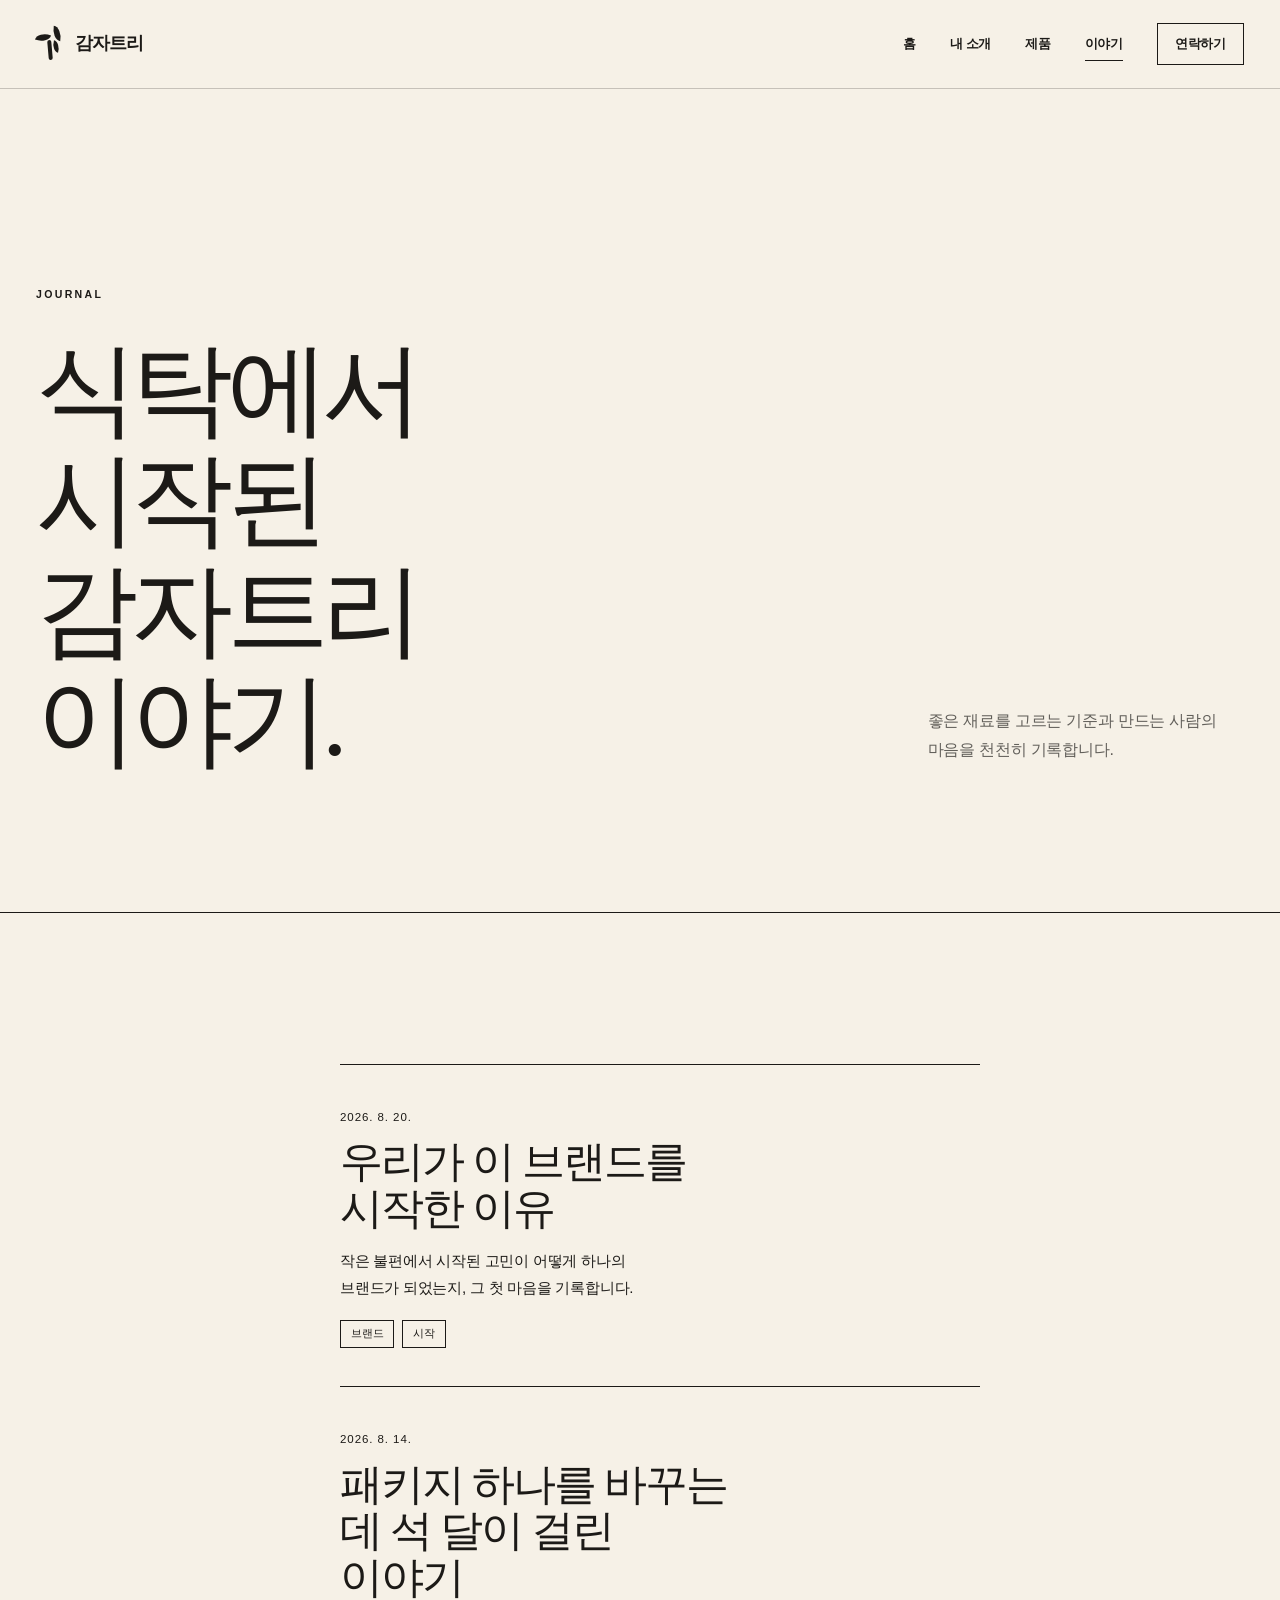
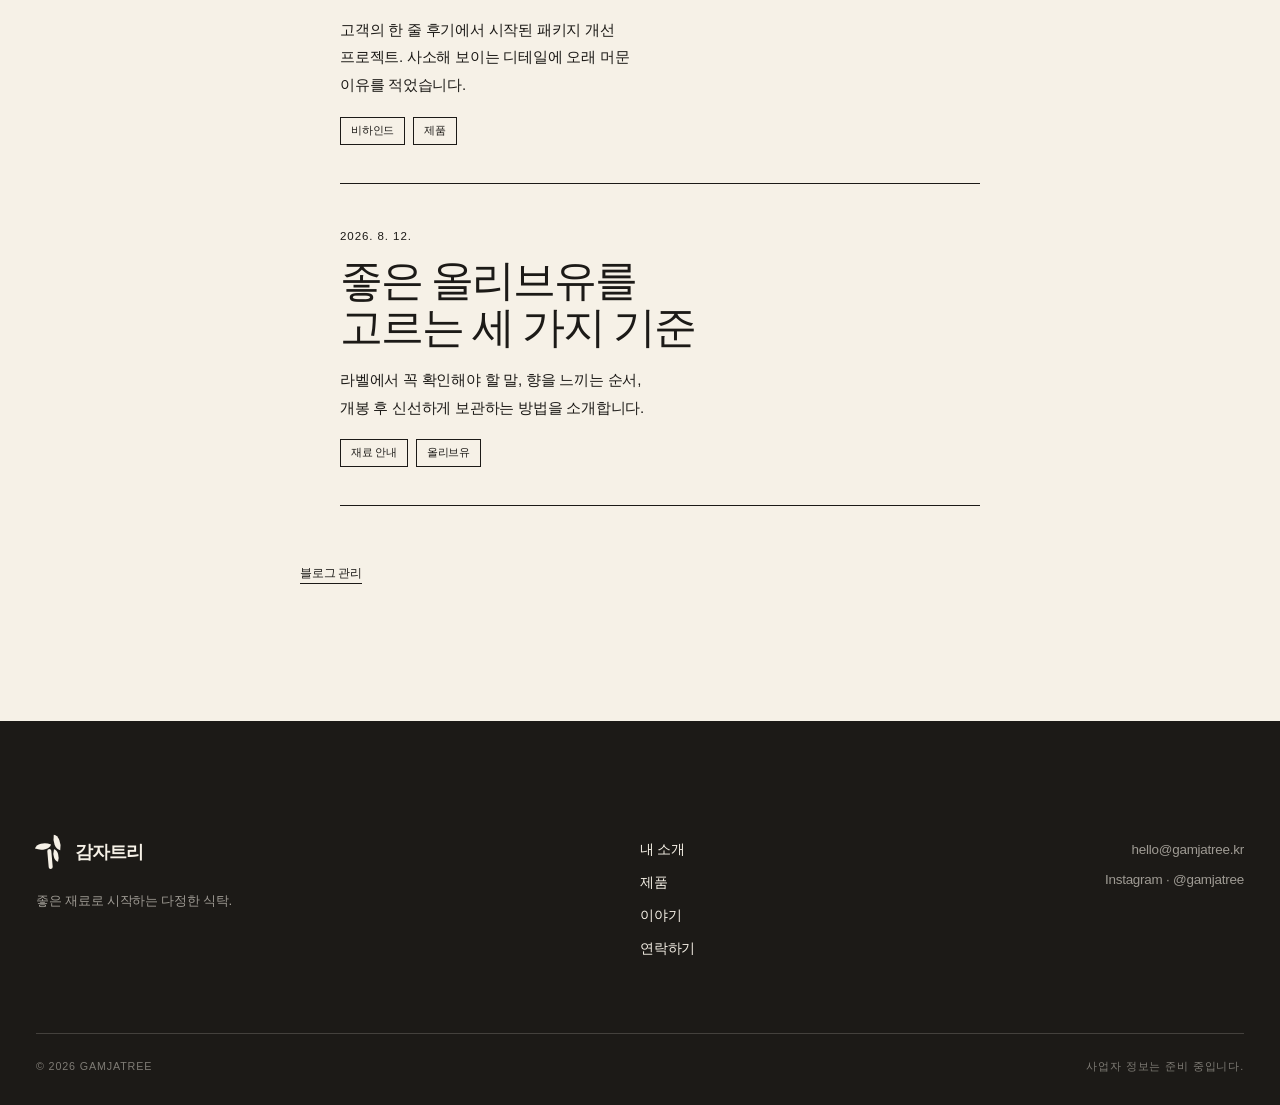
==== story/index.html @ 26a85824 "Add integrated story blog" ====
<!doctype html>
<html lang="ko">
<head>
  <meta charset="utf-8">
  <meta name="viewport" content="width=device-width, initial-scale=1">
  <meta name="description" content="감자트리의 식재료와 식탁 이야기를 기록합니다.">
  <meta name="theme-color" content="#F6F1E7">
  <title>이야기 — 감자트리</title>
  <link rel="stylesheet" href="../assets/style.css">
  <script src="../assets/main.js" defer></script>
  <style>
    .blog-index .page-hero { min-height: 72svh; }
    .blog-list-section { padding-block: max(15vh, 110px); }
    .blog-wrap { width: min(680px, calc(100% - 48px)); margin-inline: auto; }
    .blog-list { list-style: none; }
    .blog-card { border-top: 1px solid var(--ink); }
    .blog-card:last-child { border-bottom: 1px solid var(--ink); }
    .blog-card a { display: block; padding: 38px 0; color: inherit; text-decoration: none; }
    .blog-card time { font-size: .72rem; letter-spacing: .08em; }
    .blog-card h2 { max-width: 18ch; margin: 10px 0 14px; font-size: clamp(1.8rem, 4vw, 2.7rem); letter-spacing: -.045em; }
    .blog-card .summary { max-width: 40ch; font-size: .94rem; }
    .blog-tags { display: flex; gap: 8px; flex-wrap: wrap; margin-top: 18px; }
    .blog-tag { padding: 4px 10px; border: 1px solid var(--ink); font-size: .68rem; }
    .blog-admin { display: inline-block; margin-top: 42px; font-size: .72rem; border-bottom: 1px solid var(--ink); }
    .blog-empty { padding: 15vh 0; text-align: center; }
    .blog-empty strong { display: block; margin-bottom: 10px; font-family: var(--serif); font-size: 1.5rem; }
    @media (max-width: 640px) {
      .blog-wrap { width: min(100% - 32px, 680px); }
      .blog-card a { padding: 32px 0; }
    }
  </style>
</head>
<body class="blog-index">
  <a class="skip-link" href="#main">본문으로 바로가기</a>
  <header class="site-header">
    <div class="container nav-wrap">
      <a class="brand" href="../index.html" aria-label="감자트리 홈"><span class="brand-mark" aria-hidden="true"><i></i><i></i><i></i></span><span>감자트리</span></a>
      <button class="menu-button" type="button" aria-expanded="false" aria-controls="site-nav"><span class="sr-only">메뉴 열기</span><span></span><span></span></button>
      <nav class="site-nav" id="site-nav" aria-label="주요 메뉴">
        <a href="../index.html">홈</a><a href="../about.html">내 소개</a><a href="../products.html">제품</a><a href="./" aria-current="page">이야기</a><a class="nav-cta" href="../contact.html">연락하기</a>
      </nav>
    </div>
  </header>
  <main id="main">
    <section class="page-hero">
      <div class="container page-hero-grid">
        <div><p class="eyebrow">JOURNAL</p><h1>식탁에서 시작된<br>감자트리 이야기.</h1></div>
        <p class="page-intro">좋은 재료를 고르는 기준과 만드는 사람의 마음을 천천히 기록합니다.</p>
      </div>
    </section>
    <section class="blog-list-section" aria-label="이야기 목록">
      <div class="blog-wrap">
        <ul class="blog-list" id="list"></ul>
        <a class="blog-admin" href="admin.html">블로그 관리</a>
      </div>
    </section>
  </main>
<script>
(function(){
  var list = document.getElementById('list');

  function el(tag, cls, text){
    var n = document.createElement(tag);
    if (cls) n.className = cls;
    if (text != null) n.textContent = text;
    return n;
  }

  function fmtDate(s){
    var d = new Date(s + 'T00:00:00');
    if (isNaN(d)) return s || '';
    return d.getFullYear() + '. ' + (d.getMonth()+1) + '. ' + d.getDate() + '.';
  }

  function render(posts){
    if (!Array.isArray(posts) || posts.length === 0){
      var empty = el('div','blog-empty');
      empty.appendChild(el('strong', null, '아직 올라온 글이 없습니다'));
      empty.appendChild(document.createTextNode('첫 번째 이야기를 준비하고 있어요. 곧 만나요.'));
      list.replaceWith(empty);
      return;
    }
    posts = posts.slice().sort(function(a,b){
      return String(b.date||'').localeCompare(String(a.date||''));
    });
    posts.forEach(function(p){
      var li = el('li','blog-card');
      var a = el('a');
      a.href = p.url ? String(p.url) : 'post.html?id=' + encodeURIComponent(p.id || '');
      var t = el('time', null, fmtDate(p.date));
      t.setAttribute('datetime', String(p.date||''));
      a.appendChild(t);
      a.appendChild(el('h2', null, String(p.title || '(제목 없음)')));
      if (p.summary) a.appendChild(el('p','summary', String(p.summary)));
      if (Array.isArray(p.tags) && p.tags.length){
        var tags = el('div','blog-tags');
        p.tags.forEach(function(tg){ tags.appendChild(el('span','blog-tag', String(tg))); });
        a.appendChild(tags);
      }
      li.appendChild(a);
      list.appendChild(li);
    });
  }

  fetch('posts.json', {cache:'no-store'})
    .then(function(r){ if(!r.ok) throw new Error(r.status); return r.json(); })
    .then(render)
    .catch(function(){
      list.replaceWith(el('div','blog-empty','글 목록을 불러오지 못했습니다. 잠시 후 새로고침해 주세요.'));
    });
})();
</script>

  <footer class="site-footer">
    <div class="container footer-grid">
      <div><a class="brand footer-brand" href="../index.html"><span class="brand-mark" aria-hidden="true"><i></i><i></i><i></i></span><span>감자트리</span></a><p>좋은 재료로 시작하는 다정한 식탁.</p></div>
      <div class="footer-links"><a href="../about.html">내 소개</a><a href="../products.html">제품</a><a href="./" aria-current="page">이야기</a><a href="../contact.html">연락하기</a></div>
      <div class="footer-contact"><p>hello@gamjatree.kr</p><p>Instagram · @gamjatree</p></div>
    </div>
    <div class="container footer-bottom"><span>© <span data-year></span> GAMJATREE</span><span>사업자 정보는 준비 중입니다.</span></div>
  </footer>
</body>
</html>
---- assets/style.css ----
:root {
  --cream: #F6F1E7;
  --paper: #F6F1E7;
  --ink: #1C1A17;
  --olive: #1C1A17;
  --olive-dark: #1C1A17;
  --sage: #C0603C;
  --clay: #C0603C;
  --gold: #C0603C;
  --line: rgba(28,26,23, .18);
  --serif: Iowan Old Style, Baskerville, "Times New Roman", "Noto Serif KR", serif;
  --sans: Pretendard, -apple-system, BlinkMacSystemFont, "Noto Sans KR", "Apple SD Gothic Neo", sans-serif;
}

* { box-sizing: border-box; }
html { scroll-behavior: smooth; }
body { margin: 0; background: var(--paper); color: var(--ink); font-family: var(--sans); line-height: 1.65; word-break: keep-all; }
body.menu-open { overflow: hidden; }
a { color: inherit; text-decoration: none; }
img { max-width: 100%; display: block; }
button, input, textarea, select { font: inherit; }
button { color: inherit; }
.container { width: min(1180px, calc(100% - 48px)); margin: 0 auto; }
.sr-only { position: absolute; width: 1px; height: 1px; padding: 0; margin: -1px; overflow: hidden; clip: rect(0,0,0,0); white-space: nowrap; border: 0; }
.skip-link { position: fixed; top: -100px; left: 16px; z-index: 1000; padding: 10px 16px; background: var(--ink); color: var(--cream); }
.skip-link:focus { top: 16px; }
.section-pad { padding: 128px 0; }
.eyebrow { margin: 0 0 24px; font-size: .7rem; font-weight: 750; letter-spacing: .18em; }
h1, h2, h3, p { margin-top: 0; }
h1, h2 { font-family: var(--serif); font-weight: 500; letter-spacing: -.045em; line-height: 1.08; }
h1 { margin-bottom: 32px; font-size: clamp(3.7rem, 7.1vw, 7.2rem); }
h2 { margin-bottom: 0; font-size: clamp(2.5rem, 4.6vw, 4.6rem); }
h3 { line-height: 1.3; }

.site-header { position: relative; z-index: 100; background: var(--cream); border-bottom: 1px solid var(--line); }
.nav-wrap { min-height: 86px; display: flex; align-items: center; justify-content: space-between; gap: 36px; }
.brand { display: inline-flex; align-items: center; gap: 11px; font-size: 1.17rem; font-weight: 780; letter-spacing: -.04em; }
.brand-mark { position: relative; width: 28px; height: 31px; display: inline-block; }
.brand-mark::after { content: ""; position: absolute; left: 12px; bottom: 0; width: 4px; height: 20px; border-radius: 999px; background: var(--olive-dark); transform: rotate(-5deg); }
.brand-mark i { position: absolute; z-index: 1; width: 14px; height: 9px; border-radius: 100% 0 100% 0; background: var(--olive); }
.brand-mark i:nth-child(1) { left: 0; top: 4px; transform: rotate(18deg); }
.brand-mark i:nth-child(2) { right: 0; top: 0; transform: rotate(100deg); }
.brand-mark i:nth-child(3) { right: 1px; top: 13px; transform: rotate(105deg) scale(.8); }
.site-nav { display: flex; align-items: center; gap: 38px; font-size: .89rem; font-weight: 650; }
.site-nav a { position: relative; }
.site-nav a:not(.nav-cta)::after { content: ""; position: absolute; left: 0; right: 100%; bottom: -7px; height: 1px; background: var(--ink); transition: right .25s ease; }
.site-nav a:hover::after, .site-nav a[aria-current="page"]::after { right: 0; }
.nav-cta { padding: 10px 17px; border: 1px solid var(--ink); border-radius: 999px; transition: background .2s, color .2s; }
.nav-cta:hover { background: var(--ink); color: var(--cream); }
.menu-button { display: none; background: transparent; border: 0; padding: 10px; }
.menu-button > span:not(.sr-only) { display: block; width: 25px; height: 1px; background: var(--ink); margin: 7px 0; transition: transform .2s; }

.hero { overflow: hidden; background: var(--cream); }
.hero-grid { min-height: 785px; display: grid; grid-template-columns: 1.03fr .97fr; align-items: center; gap: 45px; }
.hero-copy { position: relative; z-index: 2; padding: 80px 0 100px; }
.hero-lead { max-width: 570px; margin-bottom: 38px; font-size: clamp(1.05rem, 1.6vw, 1.28rem); line-height: 1.8; color: rgba(28,26,23,.78); }
.button-row { display: flex; align-items: center; gap: 30px; flex-wrap: wrap; }
.button { min-height: 52px; padding: 13px 20px; border-radius: 2px; display: inline-flex; align-items: center; justify-content: center; gap: 24px; font-size: .9rem; font-weight: 720; transition: transform .2s, background .2s; border: 0; cursor: pointer; }
.button:hover { transform: translateY(-2px); }
.button-primary { background: var(--ink); color: var(--cream); }
.button-light { background: var(--cream); color: var(--ink); }
.text-link { display: inline-flex; align-items: center; gap: 20px; padding: 8px 0 5px; border-bottom: 1px solid currentColor; font-size: .9rem; font-weight: 720; }
.text-link span { transition: transform .2s; }
.text-link:hover span { transform: translateX(4px); }

.hero-still-life { position: relative; height: 660px; align-self: end; }
.sun-disc { position: absolute; width: 500px; aspect-ratio: 1; border-radius: 50%; background: #C0603C; left: 20px; top: 45px; }
.bottle { position: absolute; z-index: 2; bottom: 44px; border-radius: 15% 15% 8% 8% / 8% 8% 3% 3%; box-shadow: inset 12px 0 20px rgba(246,241,231,.08), 0 18px 30px rgba(28,26,23,.14); }
.bottle::before { content: ""; position: absolute; background: inherit; left: 27%; right: 27%; top: -55px; height: 73px; border-radius: 4px 4px 0 0; }
.bottle-cap { position: absolute; z-index: 1; left: 25%; right: 25%; top: -63px; height: 18px; background: #C0603C; border-radius: 3px; }
.bottle-large { left: 30%; width: 164px; height: 430px; background: #1C1A17; transform: rotate(-2deg); }
.bottle-small { left: 3%; width: 122px; height: 315px; background: #1C1A17; transform: rotate(-7deg); }
.bottle-label { position: absolute; left: 10%; right: 10%; top: 34%; padding: 21px 5px; display: grid; text-align: center; background: #F6F1E7; color: var(--ink); }
.bottle-label small { font-size: .5rem; letter-spacing: .12em; }
.bottle-label b { font-family: var(--serif); font-size: 1.55rem; letter-spacing: .05em; }
.bottle-label em { font-size: .52rem; font-style: normal; }
.pasta-bowl { position: absolute; z-index: 3; right: -28px; bottom: 22px; width: 260px; height: 90px; border-radius: 0 0 50% 50% / 0 0 100% 100%; background: #F6F1E7; border-top: 7px solid #F6F1E7; box-shadow: 0 15px 25px rgba(28,26,23,.14); transform: rotate(-4deg); }
.pasta-bowl::before { content: ""; position: absolute; width: 180px; height: 70px; border: 8px double #C0603C; border-radius: 50%; left: 33px; top: -49px; background: repeating-radial-gradient(ellipse, #C0603C 0 4px, #C0603C 5px 7px, #C0603C 8px 13px); }
.visual-note { position: absolute; z-index: 4; right: 0; top: 105px; padding-left: 18px; border-left: 1px solid var(--ink); font-family: var(--serif); font-size: 1rem; line-height: 1.45; }
.olive-branch { position: absolute; z-index: 4; width: 170px; height: 2px; background: var(--olive-dark); transform-origin: left; }
.olive-branch i { position: absolute; width: 32px; height: 14px; background: var(--olive); border-radius: 100% 0 100% 0; }
.olive-branch i:nth-child(1) { left: 24px; top: -15px; transform: rotate(22deg); }
.olive-branch i:nth-child(2) { left: 50px; top: 3px; transform: rotate(205deg); }
.olive-branch i:nth-child(3) { left: 78px; top: -15px; transform: rotate(22deg); }
.olive-branch i:nth-child(4) { left: 104px; top: 3px; transform: rotate(205deg); }
.olive-branch i:nth-child(5) { left: 132px; top: -15px; transform: rotate(22deg); }
.branch-one { left: 7px; top: 150px; transform: rotate(-45deg); }
.branch-two { right: -45px; bottom: 210px; transform: rotate(135deg) scale(.8); }

.promise { background: var(--ink); color: #F6F1E7; }
.promise-grid { display: grid; grid-template-columns: .9fr 1.1fr; gap: 110px; }
.promise .eyebrow { color: var(--sage); }
.promise-list { border-top: 1px solid rgba(246,241,231,.28); }
.promise-item { display: grid; grid-template-columns: 55px 1fr; gap: 20px; padding: 34px 0; border-bottom: 1px solid rgba(246,241,231,.28); }
.promise-item > span { font-family: var(--serif); font-size: .85rem; color: var(--sage); }
.promise-item h3 { margin-bottom: 10px; font-size: 1.12rem; }
.promise-item p { margin: 0; max-width: 540px; color: rgba(246,241,231,.7); font-size: .94rem; }

.featured { background: var(--paper); }
.section-top { margin-bottom: 54px; display: flex; justify-content: space-between; align-items: end; gap: 40px; }
.section-top h2 { font-size: clamp(2.5rem, 4.4vw, 4rem); }
.product-grid { display: grid; grid-template-columns: repeat(3, 1fr); gap: 24px; }
.product-image { position: relative; aspect-ratio: .84; display: flex; align-items: center; justify-content: center; overflow: hidden; }
.olive-bg { background: #C0603C; }
.clay-bg { background: #C0603C; }
.wheat-bg { background: #C0603C; }
.card-number { position: absolute; top: 20px; left: 22px; font-family: var(--serif); font-size: .8rem; }
.product-bottle { position: relative; width: 34%; height: 64%; display: flex; flex-direction: column; align-items: center; justify-content: center; color: #F6F1E7; border-radius: 14% 14% 6% 6% / 8% 8% 3% 3%; box-shadow: 12px 14px 22px rgba(28,26,23,.18); transition: transform .45s ease; }
.product-image:hover .product-bottle, .product-image:hover .pasta-pack { transform: translateY(-7px) rotate(1deg); }
.product-bottle::before { content: ""; position: absolute; top: -15%; width: 42%; height: 19%; background: inherit; border-radius: 3px; }
.product-bottle i { position: absolute; top: -17%; width: 45%; height: 4%; background: #C0603C; }
.product-bottle b { width: 82%; padding: 25px 0 2px; background: #F6F1E7; color: var(--ink); text-align: center; font-family: var(--serif); font-size: clamp(1rem, 2.5vw, 1.65rem); letter-spacing: .06em; }
.product-bottle small { width: 82%; padding-bottom: 22px; background: #F6F1E7; color: var(--ink); text-align: center; font-size: .57rem; }
.product-bottle.green { background: #1C1A17; }
.product-bottle.dark { width: 30%; height: 58%; background: #1C1A17; }
.pasta-pack { position: relative; width: 40%; height: 68%; padding: 38% 12px 12px; display: flex; flex-direction: column; text-align: center; background: #F6F1E7; color: var(--ink); box-shadow: 12px 14px 22px rgba(28,26,23,.16); transition: transform .45s ease; }
.pasta-pack::before { content: ""; position: absolute; left: 25%; right: 25%; top: 8%; bottom: 44%; border-radius: 50% 50% 8px 8px; background: repeating-linear-gradient(90deg, #C0603C 0 3px, #C0603C 4px 7px); }
.pasta-pack i { position: absolute; left: 10%; right: 10%; top: 57%; border-top: 1px solid var(--ink); }
.pasta-pack b { font-family: var(--serif); font-size: clamp(1rem, 2.5vw, 1.5rem); letter-spacing: .06em; }
.pasta-pack small { font-size: .58rem; text-transform: uppercase; }
.product-meta { padding: 22px 0 0; display: flex; justify-content: space-between; gap: 20px; border-top: 1px solid var(--line); }
.product-meta p { margin-bottom: 5px; font-size: .72rem; color: rgba(28,26,23,.62); }
.product-meta h3 { margin: 0; font-size: 1.05rem; }
.product-meta > span { padding-top: 23px; white-space: nowrap; font-size: .72rem; color: rgba(28,26,23,.62); }

.table-note { padding-top: 0; }
.note-card { padding: 72px 78px; display: grid; grid-template-columns: 1.3fr .7fr; align-items: end; gap: 80px; background: var(--clay); color: #F6F1E7; }
.note-card blockquote { margin: 0; font-family: var(--serif); font-size: clamp(2rem, 4vw, 4rem); line-height: 1.2; letter-spacing: -.04em; }
.note-copy p { margin-bottom: 30px; color: rgba(246,241,231,.8); }

.newsletter { background: #C0603C; }
.newsletter-inner { display: grid; grid-template-columns: 1.3fr .7fr; gap: 80px; align-items: end; }
.newsletter h2 { font-size: clamp(2.1rem, 3.8vw, 3.7rem); }
.newsletter-form { position: relative; padding-bottom: 28px; display: grid; grid-template-columns: 1fr auto; border-bottom: 1px solid var(--ink); }
.newsletter-form input { width: 100%; min-width: 0; padding: 12px 0; background: transparent; border: 0; outline: 0; color: var(--ink); }
.newsletter-form input::placeholder { color: rgba(28,26,23,.56); }
.newsletter-form button { padding: 12px 0 12px 20px; background: transparent; border: 0; font-weight: 720; cursor: pointer; }
.form-status { position: absolute; left: 0; top: calc(100% + 10px); margin: 0; font-size: .75rem; }

.site-footer { padding: 76px 0 30px; background: var(--ink); color: #F6F1E7; }
.footer-grid { display: grid; grid-template-columns: 1.5fr .7fr .8fr; gap: 60px; padding-bottom: 72px; }
.footer-brand { margin-bottom: 20px; font-size: 1.35rem; }
.footer-grid p { margin-bottom: 5px; color: rgba(246,241,231,.6); font-size: .84rem; }
.footer-links { display: grid; gap: 10px; align-content: start; font-size: .88rem; }
.footer-contact { text-align: right; }
.footer-bottom { padding-top: 24px; display: flex; justify-content: space-between; border-top: 1px solid rgba(246,241,231,.18); color: rgba(246,241,231,.45); font-size: .67rem; letter-spacing: .08em; }

/* Inner pages */
.page-hero { padding: 110px 0 90px; background: var(--cream); border-bottom: 1px solid var(--line); }
.page-hero-grid { display: grid; grid-template-columns: 1.25fr .75fr; align-items: end; gap: 80px; }
.page-hero h1 { margin: 0; font-size: clamp(3.6rem, 7vw, 6.8rem); }
.page-intro { margin: 0 0 12px; max-width: 440px; font-size: 1.1rem; color: rgba(28,26,23,.72); }
.story-split { display: grid; grid-template-columns: .9fr 1.1fr; gap: 110px; align-items: center; }
.portrait-card { position: relative; min-height: 610px; overflow: hidden; background: #C0603C; }
.portrait-card .sun-disc { width: 350px; left: -60px; top: 45px; }
.portrait-table { position: absolute; left: -5%; right: -5%; bottom: -9%; height: 48%; border-radius: 50% 50% 0 0; background: #C0603C; transform: rotate(-2deg); }
.portrait-bottle { position: absolute; left: 33%; bottom: 19%; width: 100px; height: 270px; border-radius: 16px 16px 7px 7px; background: var(--olive-dark); box-shadow: 15px 17px 25px rgba(28,26,23,.2); }
.portrait-bottle::before { content: ""; position: absolute; left: 30%; width: 40%; height: 55px; top: -45px; background: inherit; }
.portrait-bottle::after { content: "GAMJATREE"; position: absolute; left: 10%; right: 10%; top: 38%; padding: 28px 2px; background: var(--cream); text-align: center; font-size: .55rem; letter-spacing: .12em; }
.story-copy h2 { margin-bottom: 36px; }
.story-copy > p { max-width: 570px; color: rgba(28,26,23,.74); }
.founder-sign { margin-top: 35px; font-family: var(--serif); font-style: italic; font-size: 1.35rem; }
.value-band { background: #C0603C; }
.value-grid { margin-top: 65px; display: grid; grid-template-columns: repeat(3, 1fr); border-top: 1px solid var(--ink); }
.value-card { padding: 28px 42px 0 0; }
.value-card + .value-card { padding-left: 42px; border-left: 1px solid var(--ink); }
.value-card span { font-family: var(--serif); font-size: .8rem; }
.value-card h3 { margin: 65px 0 18px; font-family: var(--serif); font-size: 1.75rem; font-weight: 500; }
.value-card p { color: rgba(28,26,23,.7); font-size: .9rem; }

/* Founder story */
.about-hero { padding: 86px 0 0; overflow: hidden; background: var(--cream); }
.about-hero-grid { display: grid; grid-template-columns: 1.22fr .78fr; gap: 76px; align-items: end; }
.about-hero-copy { align-self: center; padding-bottom: 92px; }
.about-hero-copy h1 { max-width: 820px; margin-bottom: 34px; font-size: clamp(3.5rem, 6.4vw, 6.6rem); }
.about-hero-copy > p:last-child { max-width: 600px; margin: 0; font-size: 1.06rem; color: rgba(28,26,23,.7); }
.founder-photo-placeholder { min-height: 610px; margin: 0; position: relative; overflow: hidden; background: #C0603C; }
.founder-photo-placeholder::before { content: ""; position: absolute; width: 390px; aspect-ratio: 1; left: -90px; top: 42px; border-radius: 50%; background: #C0603C; }
.photo-placeholder-art { position: absolute; inset: 0; }
.photo-placeholder-art span { position: absolute; left: 50%; top: 20%; width: 124px; aspect-ratio: 1; border-radius: 50%; background: #1C1A17; transform: translateX(-50%); }
.photo-placeholder-art i { position: absolute; left: 50%; bottom: -8%; width: 340px; height: 63%; border-radius: 50% 50% 0 0; background: #1C1A17; transform: translateX(-50%); }
.founder-photo-placeholder figcaption { position: absolute; z-index: 2; right: 20px; bottom: 20px; padding: 13px 16px; display: grid; background: rgba(244,239,228,.92); }
.founder-photo-placeholder figcaption span { font-size: .78rem; font-weight: 750; }
.founder-photo-placeholder figcaption small { color: rgba(28,26,23,.62); font-size: .66rem; }
.founder-story-grid { display: grid; grid-template-columns: .34fr 1fr; gap: 70px; }
.story-kicker { display: flex; flex-direction: column; justify-content: space-between; border-top: 1px solid var(--ink); padding-top: 20px; }
.chapter-number { margin: 0; font-family: var(--serif); font-size: 7rem; line-height: 1; color: rgba(28,26,23,.12); }
.founder-narrative { max-width: 790px; }
.founder-narrative h2 { margin-bottom: 52px; }
.founder-narrative p { max-width: 690px; margin-bottom: 24px; color: rgba(28,26,23,.75); }
.founder-narrative .lead-paragraph { font-size: 1.23rem; line-height: 1.85; color: var(--ink); }
.learning-story { background: var(--ink); color: #F6F1E7; }
.learning-grid { display: grid; grid-template-columns: 1.08fr .92fr; gap: 100px; align-items: center; }
.learning-copy h2 { margin-bottom: 42px; }
.learning-copy > p:not(.eyebrow) { max-width: 620px; color: rgba(246,241,231,.68); }
.founder-quote { position: relative; padding: 66px 55px 52px; background: var(--clay); color: #F6F1E7; }
.founder-quote > span { position: absolute; left: 26px; top: 10px; font-family: var(--serif); font-size: 7rem; line-height: 1; opacity: .35; }
.founder-quote blockquote { position: relative; margin: 0 0 40px; font-family: var(--serif); font-size: clamp(2rem, 3.3vw, 3.5rem); line-height: 1.25; letter-spacing: -.04em; }
.founder-quote p { margin: 0; padding-top: 17px; border-top: 1px solid rgba(246,241,231,.35); font-size: .74rem; letter-spacing: .08em; }
.customer-story { background: #C0603C; }
.customer-story-grid { display: grid; grid-template-columns: 1fr .8fr; gap: 120px; }
.customer-heading h2 { font-size: clamp(2.6rem, 4.5vw, 4.4rem); }
.customer-copy { padding-top: 46px; border-top: 1px solid var(--ink); }
.customer-copy p { margin-bottom: 25px; color: rgba(28,26,23,.75); }
.timeline-section { background: var(--paper); }
.timeline-note { max-width: 250px; margin: 0; font-size: .73rem; color: rgba(28,26,23,.55); }
.brand-timeline { margin: 70px 0 0; padding: 0; list-style: none; border-top: 1px solid var(--ink); }
.brand-timeline li { display: grid; grid-template-columns: 100px .55fr 1fr; padding: 32px 0; border-bottom: 1px solid var(--line); }
.brand-timeline li > span { font-family: var(--serif); font-size: .85rem; }
.brand-timeline li div { display: contents; }
.brand-timeline li p { margin: 0; font-size: .76rem; font-weight: 720; letter-spacing: .06em; }
.brand-timeline li h3 { margin: 0; font-size: 1.02rem; font-weight: 500; color: rgba(28,26,23,.72); }
.founder-promise { background: var(--clay); color: #F6F1E7; text-align: center; }
.founder-promise-inner { max-width: 1000px; }
.founder-promise h2 { font-size: clamp(2.7rem, 5vw, 5.2rem); }
.founder-promise .founder-sign { margin: 45px 0 0; color: rgba(246,241,231,.75); }

.catalog-intro { margin-bottom: 38px; padding-bottom: 18px; display: flex; justify-content: space-between; gap: 20px; border-bottom: 1px solid var(--ink); font-size: .84rem; }
.catalog-intro p { margin: 0; }
.catalog-intro span { white-space: nowrap; color: rgba(28,26,23,.62); }
.catalog-grid { display: grid; grid-template-columns: repeat(3, 1fr); gap: 64px 24px; }
.store-product-card { min-width: 0; }
.store-product-image { position: relative; aspect-ratio: 1; display: block; overflow: hidden; background: #F6F1E7; }
.store-product-image::after { content: "제품 보기 ↗"; position: absolute; right: 14px; bottom: 14px; padding: 7px 11px; background: rgba(251,248,240,.9); font-size: .67rem; font-weight: 700; opacity: 0; transform: translateY(5px); transition: opacity .25s, transform .25s; }
.store-product-image:hover::after { opacity: 1; transform: translateY(0); }
.store-product-image img { width: 100%; height: 100%; object-fit: cover; transition: transform .45s ease; }
.store-product-image:hover img { transform: scale(1.025); }
.store-product-info { padding-top: 18px; }
.store-product-info h3 { min-height: 3.2em; margin-bottom: 20px; font-size: .98rem; font-weight: 650; line-height: 1.55; }
.store-product-bottom { padding-top: 15px; display: flex; justify-content: space-between; align-items: center; gap: 16px; border-top: 1px solid var(--line); }
.store-product-bottom strong { font-family: var(--serif); font-size: 1.18rem; font-weight: 600; }
.buy-button { flex: none; padding: 8px 13px; border: 1px solid var(--ink); font-size: .76rem; font-weight: 720; transition: background .2s, color .2s; }
.buy-button:hover { background: var(--ink); color: var(--cream); }
.product-loading, .product-error { grid-column: 1 / -1; margin: 0; padding: 70px 20px; text-align: center; color: rgba(28,26,23,.58); border: 1px solid var(--line); }
.catalog-copy { display: grid; grid-template-columns: 1fr auto; gap: 30px; padding-top: 22px; }
.catalog-copy .tag { margin-bottom: 9px; font-size: .7rem; letter-spacing: .08em; color: rgba(28,26,23,.6); }
.catalog-copy h2 { margin-bottom: 12px; font-family: var(--sans); font-size: 1.3rem; font-weight: 720; letter-spacing: -.025em; }
.catalog-copy p { max-width: 480px; margin: 0; font-size: .88rem; color: rgba(28,26,23,.68); }
.catalog-copy > span { padding-top: 32px; font-family: var(--serif); font-size: .85rem; }
.wholewheat-bg { background: #C0603C; }
.wholewheat-bg .pasta-pack { background: #F6F1E7; }

.journal-grid { display: grid; grid-template-columns: 1.25fr .75fr; gap: 24px; }
.journal-card { border-top: 1px solid var(--ink); padding-top: 14px; }
.journal-card:first-child { grid-row: span 2; }
.journal-visual { position: relative; min-height: 280px; margin-bottom: 23px; overflow: hidden; background: var(--sage); }
.journal-card:first-child .journal-visual { min-height: 570px; }
.journal-visual.orange { background: #C0603C; }
.journal-visual.wheat { background: #C0603C; }
.journal-visual .mini-plate { position: absolute; width: 230px; aspect-ratio: 1; border-radius: 50%; background: #F6F1E7; box-shadow: 12px 15px 25px rgba(28,26,23,.12); left: 50%; top: 50%; transform: translate(-50%,-50%); border: 30px solid #F6F1E7; }
.mini-plate::after { content: ""; position: absolute; inset: 25%; border: 8px double var(--clay); border-radius: 50%; }
.journal-visual .mini-olive { position: absolute; width: 70px; height: 185px; border-radius: 12px; background: var(--olive-dark); left: 50%; top: 50%; transform: translate(-50%,-45%) rotate(-5deg); box-shadow: 10px 12px 20px rgba(28,26,23,.18); }
.mini-olive::before { content: ""; position: absolute; left: 30%; right: 30%; top: -28px; height: 35px; background: inherit; }
.mini-olive::after { content: "OLIO"; position: absolute; left: 9%; right: 9%; top: 40%; padding: 17px 0; background: var(--cream); text-align: center; font-family: var(--serif); }
.journal-meta { margin-bottom: 10px; display: flex; gap: 10px; font-size: .67rem; letter-spacing: .1em; color: rgba(28,26,23,.6); }
.journal-card h2 { margin-bottom: 14px; font-size: clamp(1.8rem, 3vw, 3.2rem); }
.journal-card:not(:first-child) h2 { font-size: 1.55rem; }
.journal-card > p { max-width: 620px; color: rgba(28,26,23,.68); font-size: .9rem; }

.contact-wrap { display: grid; grid-template-columns: .8fr 1.2fr; gap: 100px; }
.contact-details { padding-top: 8px; }
.contact-details h2 { margin-bottom: 35px; font-size: 2.8rem; }
.contact-details > p { margin-bottom: 45px; color: rgba(28,26,23,.7); }
.contact-list { border-top: 1px solid var(--line); }
.contact-list div { padding: 20px 0; display: grid; grid-template-columns: 100px 1fr; border-bottom: 1px solid var(--line); font-size: .88rem; }
.contact-list span { color: rgba(28,26,23,.55); }
.contact-form { padding: 52px; background: var(--cream); }
.form-row { display: grid; grid-template-columns: 1fr 1fr; gap: 22px; }
.field { margin-bottom: 27px; }
.field label { display: block; margin-bottom: 8px; font-size: .78rem; font-weight: 700; }
.field input, .field textarea, .field select { width: 100%; padding: 13px 0; border: 0; border-bottom: 1px solid var(--ink); background: transparent; border-radius: 0; outline: 0; }
.field textarea { min-height: 145px; resize: vertical; }
.field input:focus, .field textarea:focus, .field select:focus { border-bottom-width: 2px; }
.contact-form .form-status { position: static; margin-top: 14px; }

.reveal { opacity: 0; transform: translateY(18px); transition: opacity .65s ease, transform .65s ease; }
.reveal.is-visible { opacity: 1; transform: translateY(0); }

@media (max-width: 900px) {
  .section-pad { padding: 96px 0; }
  .menu-button { position: relative; z-index: 102; display: block; }
  .menu-button[aria-expanded="true"] > span:nth-of-type(2) { transform: translateY(4px) rotate(45deg); }
  .menu-button[aria-expanded="true"] > span:nth-of-type(3) { transform: translateY(-4px) rotate(-45deg); }
  .site-nav { position: fixed; inset: 0; z-index: 101; padding: 110px 24px 40px; display: flex; flex-direction: column; align-items: flex-start; gap: 24px; background: var(--cream); font-family: var(--serif); font-size: 2rem; transform: translateX(100%); transition: transform .3s ease; }
  .site-nav.is-open { transform: translateX(0); }
  .site-nav .nav-cta { padding: 0; border: 0; }
  .hero-grid { min-height: auto; grid-template-columns: 1fr; }
  .hero-copy { padding-bottom: 20px; }
  .hero-still-life { width: min(570px, 100%); height: 590px; margin: 0 auto; }
  .promise-grid, .story-split, .contact-wrap, .learning-grid, .customer-story-grid { grid-template-columns: 1fr; gap: 70px; }
  .product-grid { grid-template-columns: repeat(2, 1fr); }
  .product-card:last-child { grid-column: span 2; width: calc(50% - 12px); }
  .note-card, .newsletter-inner { grid-template-columns: 1fr; gap: 55px; }
  .note-card { padding: 60px 46px; }
  .page-hero-grid { grid-template-columns: 1fr; gap: 35px; }
  .value-grid { grid-template-columns: 1fr; }
  .value-card, .value-card + .value-card { padding: 30px 0; border-left: 0; border-bottom: 1px solid var(--ink); }
  .value-card h3 { margin-top: 28px; }
  .footer-grid { grid-template-columns: 1fr 1fr; }
  .footer-contact { text-align: left; }
  .journal-card:first-child .journal-visual { min-height: 480px; }
  .catalog-grid { grid-template-columns: repeat(2, 1fr); }
  .about-hero-grid { grid-template-columns: 1fr; gap: 0; }
  .about-hero-copy { padding-bottom: 60px; }
  .founder-photo-placeholder { width: min(570px, 100%); min-height: 590px; margin: 0 auto; }
  .founder-story-grid { grid-template-columns: 1fr; gap: 40px; }
  .story-kicker { flex-direction: row; align-items: start; }
  .chapter-number { font-size: 4rem; }
  .customer-copy { padding-top: 30px; }
  .brand-timeline li { grid-template-columns: 80px .7fr 1.3fr; gap: 10px; }
}

@media (max-width: 640px) {
  .container { width: min(100% - 32px, 1180px); }
  .nav-wrap { min-height: 72px; }
  .section-pad { padding: 76px 0; }
  .eyebrow { margin-bottom: 17px; }
  h1 { font-size: clamp(3.05rem, 15vw, 4.8rem); }
  h2 { font-size: clamp(2.25rem, 11vw, 3.3rem); }
  .hero-copy { padding-top: 60px; }
  .hero-lead { font-size: 1rem; }
  .hero-still-life { height: 495px; }
  .sun-disc { width: 380px; left: 0; }
  .bottle-large { left: 31%; width: 125px; height: 340px; }
  .bottle-small { left: 5%; width: 92px; height: 250px; }
  .bottle::before { top: -44px; height: 56px; }
  .bottle-cap { top: -50px; }
  .pasta-bowl { right: -50px; width: 210px; }
  .visual-note { top: 70px; font-size: .84rem; }
  .promise-item { grid-template-columns: 38px 1fr; }
  .section-top { align-items: start; flex-direction: column; }
  .product-grid { grid-template-columns: 1fr; }
  .product-card:last-child { grid-column: auto; width: auto; }
  .product-image { aspect-ratio: 1; }
  .product-bottle { width: 30%; }
  .pasta-pack { width: 36%; }
  .note-card { width: 100%; padding: 55px 24px; }
  .newsletter-form { grid-template-columns: 1fr; }
  .newsletter-form button { padding-left: 0; justify-self: start; }
  .footer-grid { grid-template-columns: 1fr; gap: 35px; padding-bottom: 50px; }
  .footer-bottom { flex-direction: column; gap: 7px; }
  .page-hero { padding: 80px 0 65px; }
  .page-hero h1 { font-size: clamp(3rem, 16vw, 4.5rem); }
  .portrait-card { min-height: 500px; }
  .about-hero { padding-top: 65px; }
  .about-hero-copy h1 { font-size: clamp(3rem, 14vw, 4.3rem); }
  .founder-photo-placeholder { min-height: 480px; }
  .founder-narrative .lead-paragraph { font-size: 1.08rem; }
  .founder-quote { padding: 58px 25px 38px; }
  .brand-timeline li { grid-template-columns: 54px 1fr; padding: 26px 0; }
  .brand-timeline li div { display: block; }
  .brand-timeline li p { margin-bottom: 7px; }
  .timeline-section .section-top { margin-bottom: 0; }
  .catalog-grid, .journal-grid { grid-template-columns: 1fr; gap: 55px; }
  .store-product-info h3 { min-height: 0; }
  .catalog-copy { grid-template-columns: 1fr; gap: 8px; }
  .catalog-copy > span { padding-top: 0; }
  .journal-card:first-child { grid-row: auto; }
  .journal-card:first-child .journal-visual, .journal-visual { min-height: 330px; }
  .contact-form { padding: 34px 22px; margin-inline: -16px; }
  .form-row { grid-template-columns: 1fr; gap: 0; }
}

@media (prefers-reduced-motion: reduce) {
  html { scroll-behavior: auto; }
  *, *::before, *::after { animation-duration: .01ms !important; transition-duration: .01ms !important; }
}

/* Brand system v3 — cream, ink, terracotta only */
:root {
  --cream: #F6F1E7;
  --paper: #F6F1E7;
  --ink: #1C1A17;
  --olive: #1C1A17;
  --olive-dark: #1C1A17;
  --sage: #F6F1E7;
  --clay: #C0603C;
  --gold: #C0603C;
  --line: rgba(28, 26, 23, .22);
  --serif: "AppleMyungjo", "Nanum Myeongjo", "Noto Serif KR", "Batang", serif;
}

html { scroll-behavior: auto; background: var(--cream); }
body { background: var(--cream); color: var(--ink); font-size: 16px; letter-spacing: -.015em; }
* { transition: none !important; }
.reveal,
.reveal.is-visible { opacity: 1; transform: none; transition: none !important; }
.button:hover,
.text-link:hover span,
.product-image:hover .product-bottle,
.product-image:hover .pasta-pack,
.store-product-image:hover img { transform: none; }
.container { width: min(1240px, calc(100% - 72px)); }
.section-pad { padding-block: clamp(8rem, 15vh, 12rem); }
.eyebrow { margin-bottom: 30px; color: inherit; font-size: .66rem; font-weight: 750; letter-spacing: .22em; }
h1, h2 { font-weight: 400; letter-spacing: -.065em; line-height: 1.08; }
h2 { font-size: clamp(2.8rem, 5.4vw, 5.8rem); }
p { line-height: 1.85; }
.page-intro,
.hero-lead,
.promise-item p,
.note-copy p,
.story-copy > p,
.founder-narrative p,
.learning-copy > p,
.customer-copy p,
.catalog-copy p,
.journal-card > p,
.contact-details > p { max-width: 40ch; }

.site-header { min-height: 88px; background: var(--cream); border-bottom: 1px solid var(--line); }
.nav-wrap { min-height: 88px; }
.brand { font-size: 1.12rem; letter-spacing: -.055em; }
.site-nav { gap: 34px; font-size: .79rem; }
.nav-cta { border-radius: 0; }
.home-page .site-header { position: absolute; inset: 0 0 auto; z-index: 100; background: transparent; color: var(--cream); border-bottom-color: rgba(246,241,231,.28); }
.home-page .brand-mark::after,
.home-page .brand-mark i { background: var(--cream); }
.home-page .site-nav a:not(.nav-cta)::after { background: var(--cream); }
.home-page .nav-cta { border-color: var(--cream); }
.home-page .nav-cta:hover { background: var(--cream); color: var(--ink); }

.brand-hero { position: relative; min-height: 100svh; display: grid; align-items: end; overflow: hidden; background: var(--ink); color: var(--cream); }
.brand-hero-media,
.brand-hero-scrim { position: absolute; inset: 0; }
.brand-hero-media img { width: 100%; height: 100%; object-fit: cover; object-position: center; animation: hero-breathe 14s ease-out both; }
.brand-hero-scrim { z-index: 1; background: linear-gradient(90deg, rgba(28,26,23,.88) 0%, rgba(28,26,23,.58) 42%, rgba(28,26,23,.08) 74%), linear-gradient(0deg, rgba(28,26,23,.42), transparent 48%); }
.brand-hero-content { position: relative; z-index: 2; padding-top: 180px; padding-bottom: max(12vh, 100px); }
.brand-hero-content h1 { max-width: 940px; margin: 0 0 34px; font-size: clamp(4rem, 8vw, 8.2rem); text-wrap: balance; }
.brand-hero-content > p:not(.eyebrow) { max-width: 34ch; margin-bottom: 38px; color: rgba(246,241,231,.82); font-size: 1rem; }
.hero-link { display: inline-flex; align-items: center; gap: 40px; padding: 13px 0; border-bottom: 1px solid var(--cream); font-size: .8rem; font-weight: 720; }
.hero-scroll { position: absolute; z-index: 2; right: 36px; bottom: 40px; margin: 0; display: flex; align-items: center; gap: 12px; font-size: .57rem; letter-spacing: .22em; writing-mode: vertical-rl; }
.hero-scroll span { width: 1px; height: 54px; background: var(--cream); }
@keyframes hero-breathe { from { transform: scale(1); } to { transform: scale(1.055); } }

.promise { min-height: 90svh; background: var(--ink); color: var(--cream); }
.promise-grid { align-items: start; gap: clamp(70px, 10vw, 150px); }
.promise .eyebrow,
.promise-item > span { color: var(--cream); }
.promise-item { padding-block: 38px; border-color: rgba(246,241,231,.28); }
.promise-list { border-color: rgba(246,241,231,.28); }
.promise-item p { color: rgba(246,241,231,.7); }

.featured { background: var(--cream); }
.section-top { margin-bottom: clamp(50px, 8vh, 90px); }
.section-top h2 { font-size: clamp(2.8rem, 5vw, 5.3rem); }
.text-link { font-size: .78rem; }
.store-product-image { aspect-ratio: .82; background: rgba(28,26,23,.06); }
.store-product-image img { object-fit: cover; }
.store-product-image::after { right: 0; bottom: 0; padding: 10px 14px; background: var(--ink); color: var(--cream); }
.store-product-info { padding-top: 22px; }
.store-product-info h3 { max-width: 34ch; min-height: 3.4em; font-size: .96rem; font-weight: 560; }
.store-product-bottom { border-color: var(--ink); }
.buy-button { border-color: var(--ink); }
.buy-button:hover { background: var(--ink); color: var(--cream); }

.table-note { padding-block: 0 clamp(8rem, 15vh, 12rem); }
.note-card { min-height: 78svh; padding: clamp(48px, 8vw, 110px); align-items: center; background: var(--clay); color: var(--cream); }
.note-card blockquote { max-width: 14ch; font-size: clamp(2.8rem, 5vw, 5.6rem); }
.note-copy p { color: rgba(246,241,231,.78); }
.button-light { background: var(--cream); color: var(--ink); }

.home-journal { background: var(--cream); }
.home-journal .section-top { align-items: end; }
.home-journal .button-primary { background: var(--ink); color: var(--cream); }
.home-blog-grid { display: grid; grid-template-columns: repeat(3, 1fr); gap: 28px; }
.home-blog-card { min-width: 0; border-top: 1px solid var(--ink); border-bottom: 1px solid var(--ink); }
.home-blog-card a { min-height: 360px; padding: 34px 0 30px; display: flex; flex-direction: column; color: inherit; text-decoration: none; }
.home-blog-card time { font-size: .7rem; letter-spacing: .08em; }
.home-blog-card h3 { max-width: 18ch; margin: 22px 0 16px; font-family: var(--serif); font-size: clamp(1.7rem, 2.6vw, 2.65rem); font-weight: 400; line-height: 1.25; letter-spacing: -.045em; }
.home-blog-card p { max-width: 40ch; font-size: .9rem; }
.home-blog-more { margin-top: auto; padding-top: 28px; font-size: .76rem; font-weight: 720; }
.blog-loading,
.blog-error { grid-column: 1 / -1; padding: 72px 0; border-top: 1px solid var(--ink); border-bottom: 1px solid var(--ink); text-align: center; }

.newsletter { min-height: 68svh; display: grid; align-items: center; background: var(--cream); border-top: 1px solid var(--ink); }
.newsletter-form { border-color: var(--ink); }

.page-hero { min-height: 74svh; padding: calc(88px + 12vh) 0 15vh; display: grid; align-items: end; background: var(--cream); border-color: var(--ink); }
.page-hero-grid { grid-template-columns: 1.4fr .6fr; gap: 12vw; }
.page-hero h1 { max-width: 12ch; font-size: clamp(4rem, 8vw, 8rem); }
.page-intro { font-size: 1rem; color: rgba(28,26,23,.68); }

.about-hero { min-height: 92svh; padding-top: calc(88px + 8vh); background: var(--cream); }
.about-hero-grid { gap: 9vw; }
.about-hero-copy h1 { font-size: clamp(3.8rem, 7vw, 7.2rem); }
.founder-photo-placeholder { min-height: 72svh; background: var(--clay); }
.founder-photo-placeholder::before { background: var(--cream); opacity: .28; }
.photo-placeholder-art span,
.photo-placeholder-art i { background: var(--ink); }
.founder-photo-placeholder figcaption { background: var(--cream); }
.founder-story,
.timeline-section { background: var(--cream); }
.learning-story { min-height: 90svh; display: grid; align-items: center; background: var(--ink); color: var(--cream); }
.learning-copy > p:not(.eyebrow) { color: rgba(246,241,231,.7); }
.founder-quote,
.customer-story,
.founder-promise { background: var(--clay); color: var(--cream); }
.customer-copy { border-color: var(--cream); }
.customer-copy p { color: rgba(246,241,231,.78); }
.founder-promise { min-height: 82svh; display: grid; align-items: center; }

.catalog-intro { margin-bottom: clamp(48px, 8vh, 90px); border-color: var(--ink); }
.catalog-grid { gap: clamp(70px, 12vh, 130px) 28px; }
.catalog-copy { display: none; }

.journal-grid { gap: clamp(50px, 7vw, 100px) 28px; }
.journal-card { border-color: var(--ink); }
.journal-visual,
.journal-visual.orange,
.journal-visual.wheat { background: var(--clay); }
.journal-visual .mini-plate { background: var(--cream); border-color: var(--cream); }
.mini-plate::after { border-color: var(--ink); }
.journal-visual .mini-olive { background: var(--ink); }
.mini-olive::after { background: var(--cream); }
.journal-card h2 { max-width: 15ch; }

.contact-form { padding: clamp(34px, 5vw, 68px); background: var(--clay); color: var(--cream); }
.field input,
.field textarea,
.field select { color: var(--cream); border-color: var(--cream); }
.field input::placeholder,
.field textarea::placeholder { color: rgba(246,241,231,.62); }
.contact-form .button-primary { background: var(--ink); color: var(--cream); }

.site-footer { padding-top: clamp(80px, 13vh, 140px); background: var(--ink); color: var(--cream); }
.site-footer .brand-mark::after,
.site-footer .brand-mark i { background: var(--cream); }
.footer-grid p { color: rgba(246,241,231,.6); }

@media (max-width: 900px) {
  .container { width: min(100% - 40px, 1240px); }
  .site-header,
  .nav-wrap { min-height: 76px; }
  .home-page .menu-button > span:not(.sr-only) { background: var(--cream); }
  .home-page .site-nav { color: var(--ink); }
  .home-page .site-nav .nav-cta { color: var(--ink); border: 0; }
  .brand-hero-content { padding-top: 150px; padding-bottom: 12vh; }
  .brand-hero-content h1 { max-width: 10ch; }
  .brand-hero-scrim { background: linear-gradient(90deg, rgba(28,26,23,.88), rgba(28,26,23,.22)), linear-gradient(0deg, rgba(28,26,23,.52), transparent 60%); }
  .page-hero-grid { grid-template-columns: 1fr; gap: 42px; }
  .note-card { min-height: auto; }
  .about-hero { padding-top: calc(76px + 8vh); }
  .home-blog-grid { grid-template-columns: 1fr 1fr; }
}

@media (max-width: 640px) {
  .container { width: min(100% - 32px, 1240px); }
  .section-pad { padding-block: max(15vh, 88px); }
  .brand-hero-media img { object-position: 64% center; }
  .brand-hero-scrim { background: linear-gradient(90deg, rgba(28,26,23,.9), rgba(28,26,23,.22)), linear-gradient(0deg, rgba(28,26,23,.62), transparent 68%); }
  .brand-hero-content { padding-top: 135px; padding-bottom: 13vh; }
  .brand-hero-content h1 { max-width: 8.5ch; margin-bottom: 28px; font-size: clamp(3.45rem, 16vw, 5.1rem); }
  .brand-hero-content > p:not(.eyebrow) { font-size: .9rem; }
  .hero-scroll { display: none; }
  .promise { min-height: auto; }
  .promise-grid { gap: 55px; }
  .note-card { padding: 15vh 24px; }
  .note-card blockquote { font-size: clamp(2.6rem, 12vw, 4rem); }
  .page-hero { min-height: 78svh; padding-top: calc(76px + 12vh); }
  .page-hero h1 { max-width: 9ch; font-size: clamp(3.6rem, 17vw, 5.3rem); }
  .about-hero-copy h1 { font-size: clamp(3.2rem, 14vw, 4.8rem); }
  .founder-photo-placeholder { min-height: 62svh; }
  .founder-quote { padding-block: 15vh; }
  .catalog-intro { align-items: start; flex-direction: column; }
  .catalog-grid { gap: max(12vh, 70px); }
  .store-product-image { aspect-ratio: .9; }
  .store-product-info h3 { max-width: 30ch; }
  .contact-form { margin-inline: -16px; padding-block: 15vh; }
  .home-journal .section-top { align-items: flex-start; }
  .home-blog-grid { grid-template-columns: 1fr; gap: 12vh; }
  .home-blog-card a { min-height: 320px; }
}

@media (prefers-reduced-motion: reduce) {
  *, *::before, *::after { animation: none !important; transition: none !important; }
  .brand-hero-media img { animation: none !important; transform: none !important; }
}
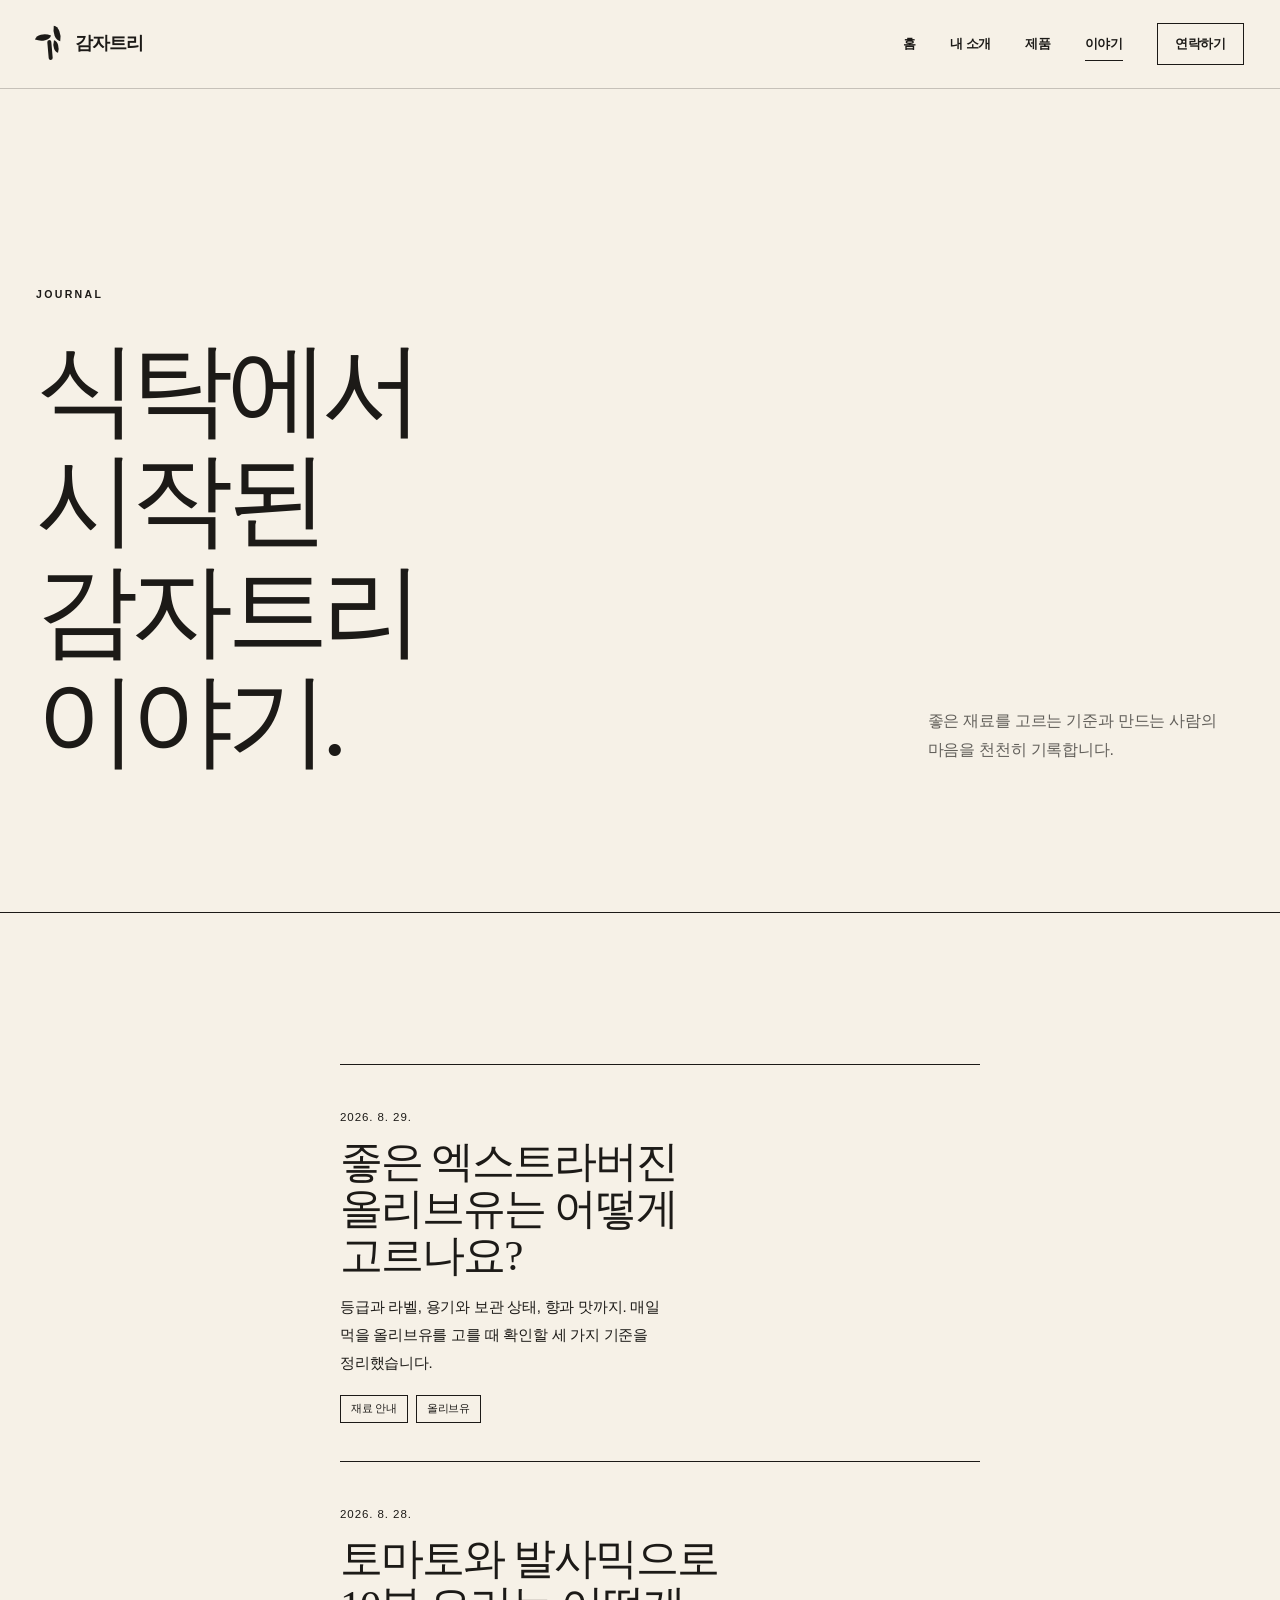
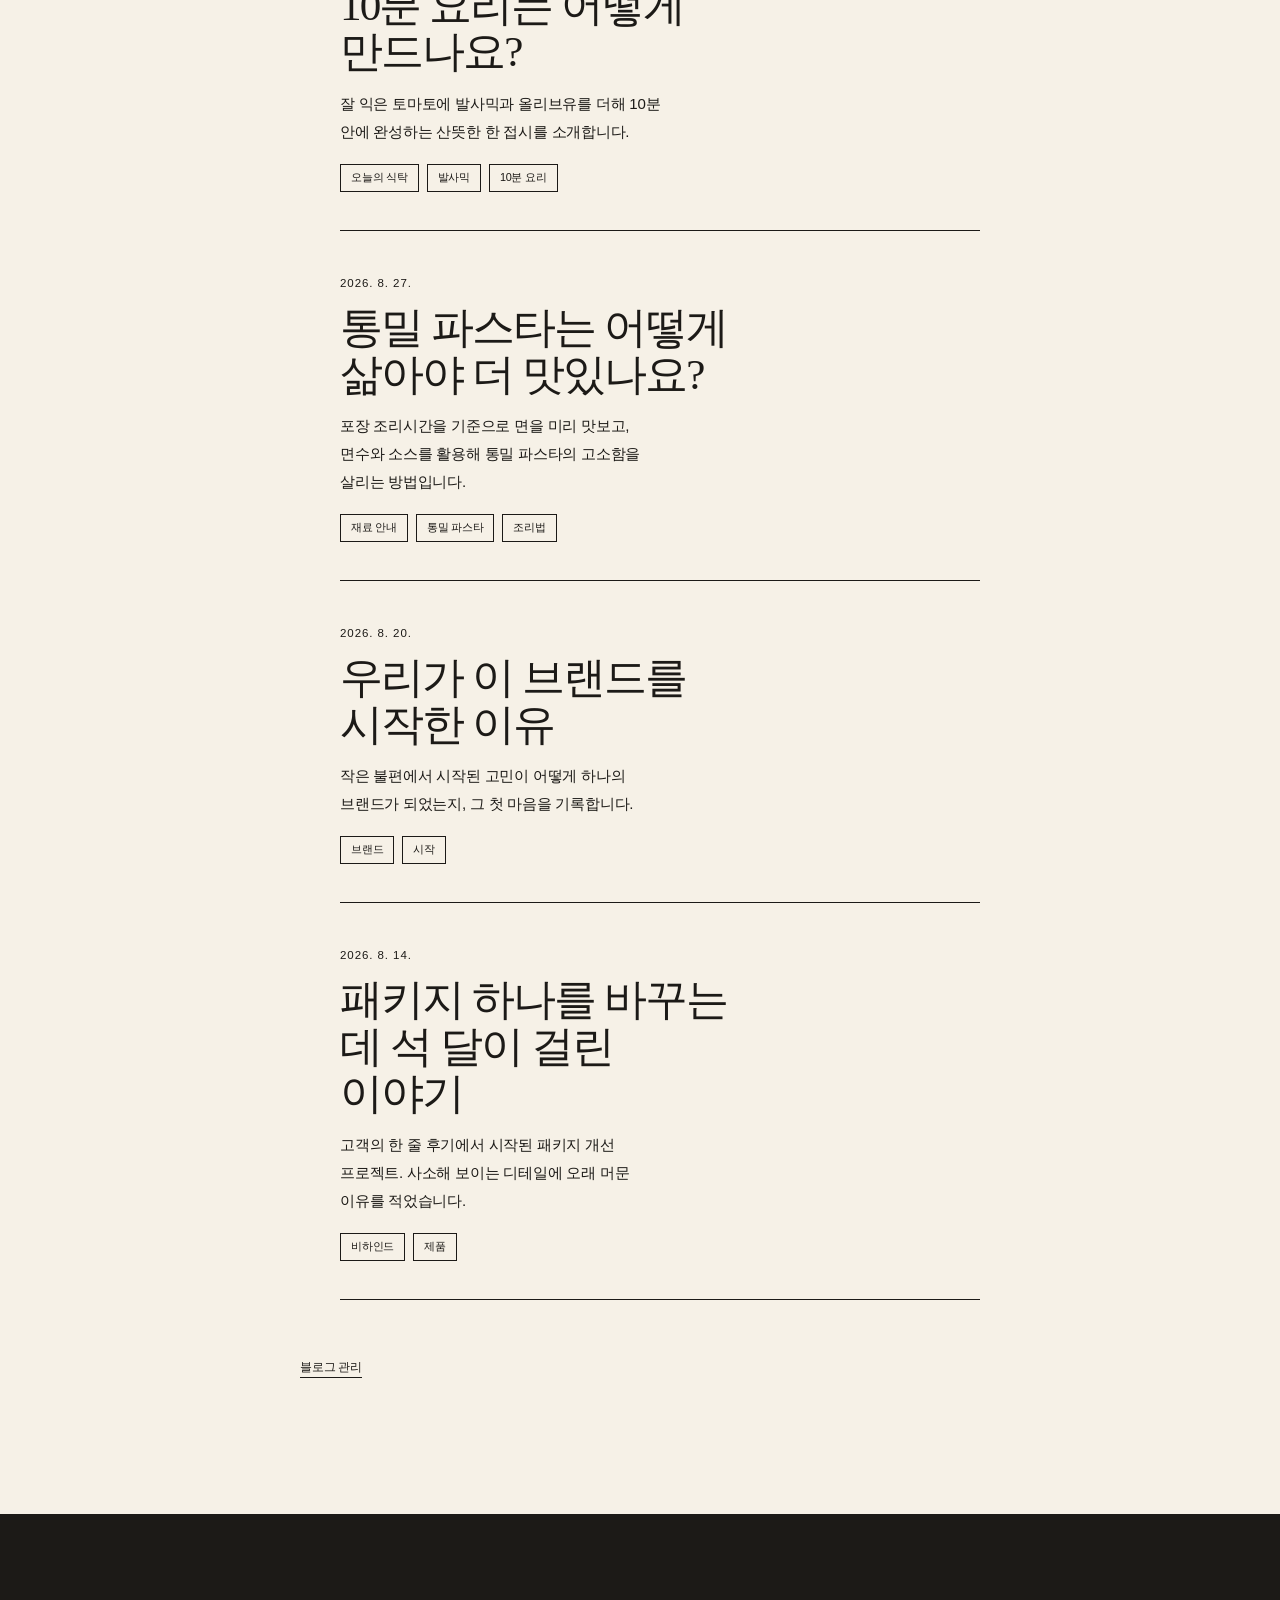
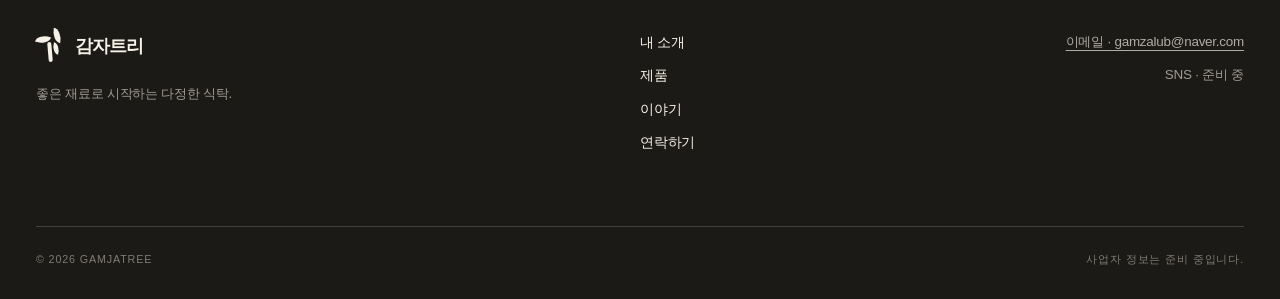
==== commit 3515eaca: "Add story writing guidelines and footer links" ====
--- a/story/index.html
+++ b/story/index.html
@@ -115,7 +115,7 @@
     <div class="container footer-grid">
       <div><a class="brand footer-brand" href="../index.html"><span class="brand-mark" aria-hidden="true"><i></i><i></i><i></i></span><span>감자트리</span></a><p>좋은 재료로 시작하는 다정한 식탁.</p></div>
       <div class="footer-links"><a href="../about.html">내 소개</a><a href="../products.html">제품</a><a href="./" aria-current="page">이야기</a><a href="../contact.html">연락하기</a></div>
-      <div class="footer-contact"><p>hello@gamjatree.kr</p><p>Instagram · @gamjatree</p></div>
+      <div class="footer-contact"><a href="mailto:gamzalub@naver.com" target="_blank" rel="noopener noreferrer">이메일 · gamzalub@naver.com</a><p class="footer-social-pending">SNS · 준비 중</p></div>
     </div>
     <div class="container footer-bottom"><span>© <span data-year></span> GAMJATREE</span><span>사업자 정보는 준비 중입니다.</span></div>
   </footer>
--- a/assets/style.css
+++ b/assets/style.css
@@ -576,3 +576,36 @@
   *, *::before, *::after { animation: none !important; transition: none !important; }
   .brand-hero-media img { animation: none !important; transform: none !important; }
 }
+
+/* Contact links */
+.contact-section { background: var(--cream); }
+.contact-panel { display: grid; grid-template-columns: .72fr 1.28fr; gap: clamp(70px, 10vw, 150px); align-items: start; }
+.contact-heading h2 { max-width: 8ch; margin-bottom: 36px; }
+.contact-heading > p:last-child { max-width: 38ch; margin: 0; color: rgba(28,26,23,.7); }
+.contact-actions { display: grid; border-top: 1px solid var(--ink); }
+.contact-action { min-height: 156px; padding: 30px 34px; display: flex; flex-direction: column; justify-content: space-between; gap: 28px; border-bottom: 1px solid var(--ink); transition: background .2s ease, color .2s ease; }
+.contact-action span { font-size: .68rem; font-weight: 750; letter-spacing: .18em; }
+.contact-action strong { font-family: var(--serif); font-size: clamp(1.65rem, 3vw, 3.15rem); font-weight: 400; line-height: 1.15; letter-spacing: -.045em; overflow-wrap: anywhere; }
+.contact-action[href]:hover,
+.contact-action[href]:focus-visible { background: var(--ink); color: var(--cream); outline: 0; }
+.contact-action-accent { background: var(--clay); }
+.contact-action-pending { color: rgba(28,26,23,.55); cursor: default; }
+.footer-contact { display: grid; gap: 10px; justify-items: end; align-content: start; }
+.footer-contact a,
+.footer-social-pending { color: rgba(246,241,231,.68); font-size: .84rem; }
+.footer-contact a { text-decoration: underline; text-underline-offset: 4px; }
+.footer-contact a:hover,
+.footer-contact a:focus-visible { color: var(--cream); }
+.footer-social-pending { margin: 0; }
+
+@media (max-width: 900px) {
+  .contact-panel { grid-template-columns: 1fr; gap: 70px; }
+  .footer-contact { justify-items: start; }
+}
+
+@media (max-width: 640px) {
+  .contact-action { min-height: 138px; padding: 26px 0; }
+  .contact-action[href]:hover,
+  .contact-action[href]:focus-visible { padding-inline: 20px; }
+  .contact-action-accent { padding-inline: 20px; }
+}
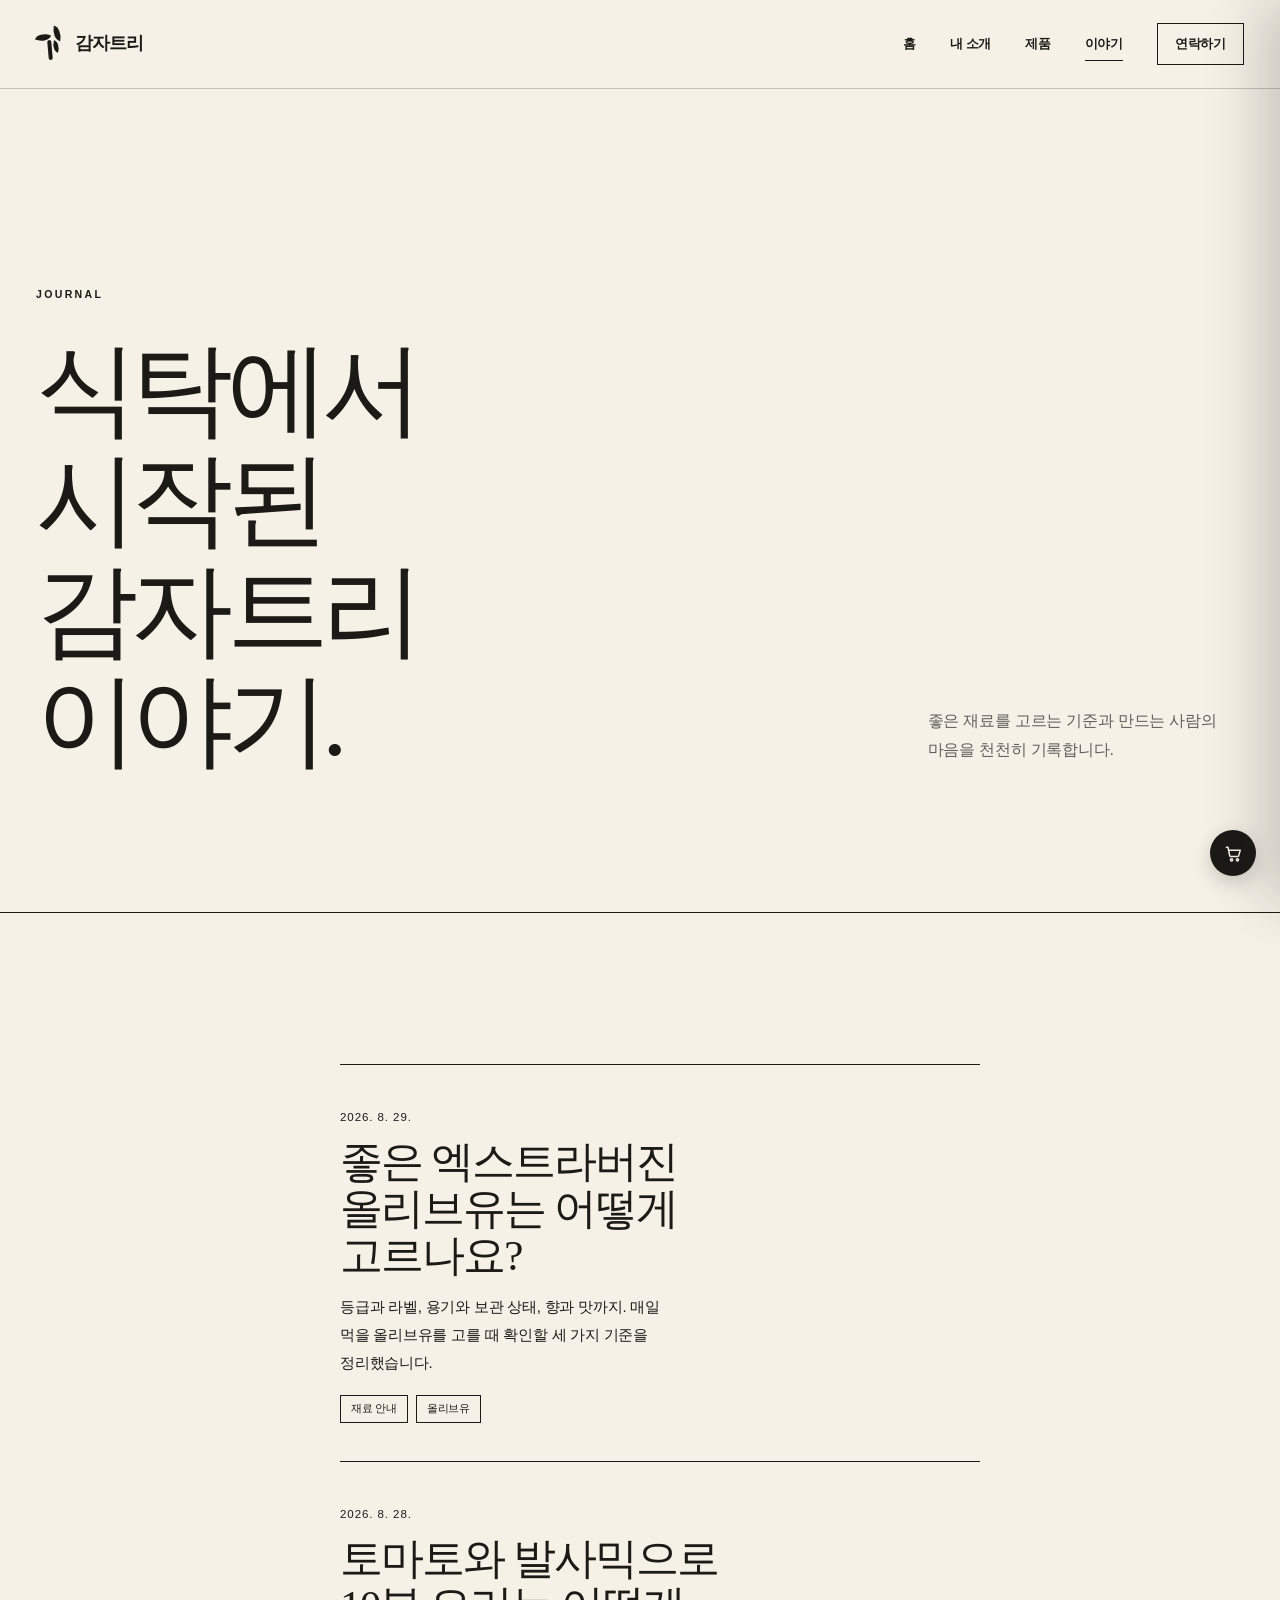
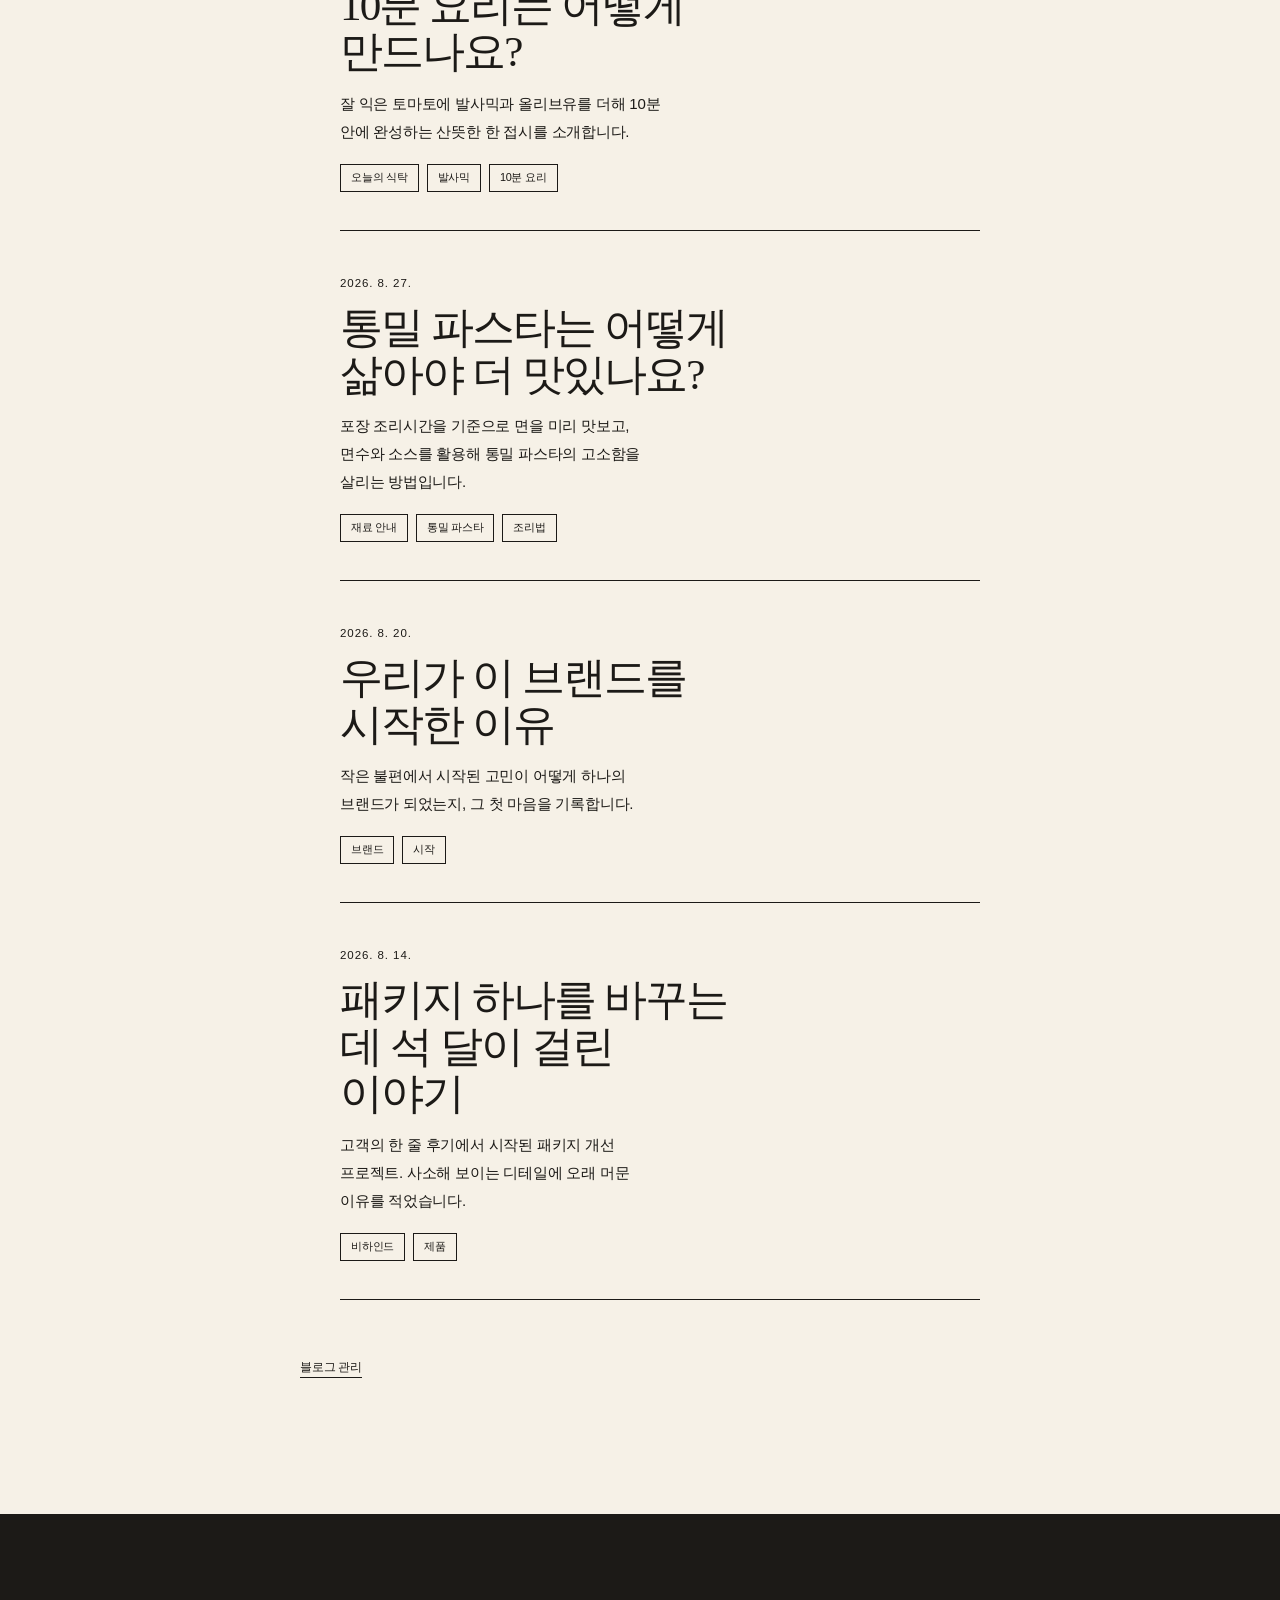
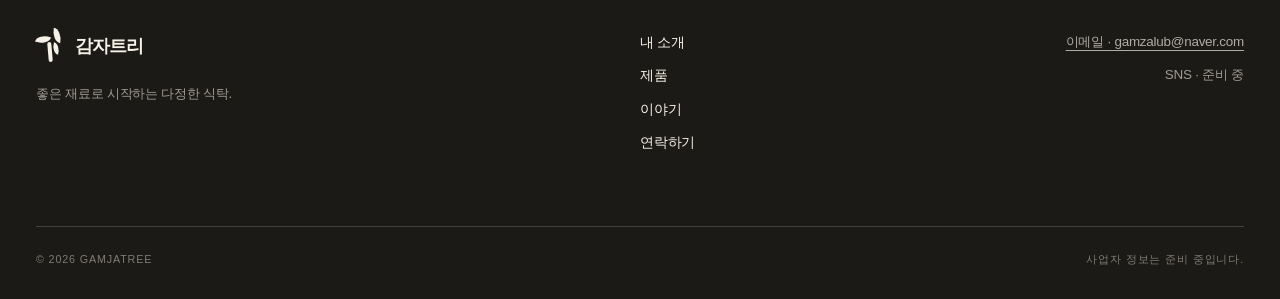
==== commit 8738d59f: "Connect shopping cart on story pages" ====
--- a/story/index.html
+++ b/story/index.html
@@ -2,6 +2,7 @@
 <html lang="ko">
 <head>
   <meta charset="utf-8">
+  <meta name="google-site-verification" content="6rtwMVO72HleAOvHGdn6claPq7hds24UF0OJw_m_YjY">
   <meta name="viewport" content="width=device-width, initial-scale=1">
   <meta name="description" content="감자트리의 식재료와 식탁 이야기를 기록합니다.">
   <meta name="theme-color" content="#F6F1E7">
@@ -29,6 +30,7 @@
       .blog-card a { padding: 32px 0; }
     }
   </style>
+  <link rel="stylesheet" href="../assets/cart.css">
 </head>
 <body class="blog-index">
   <a class="skip-link" href="#main">본문으로 바로가기</a>
@@ -119,5 +121,6 @@
     </div>
     <div class="container footer-bottom"><span>© <span data-year></span> GAMJATREE</span><span>사업자 정보는 준비 중입니다.</span></div>
   </footer>
+  <script src="../assets/cart.js" defer></script>
 </body>
 </html>
--- a/assets/style.css
+++ b/assets/style.css
@@ -229,7 +229,7 @@
 .store-product-info h3 { min-height: 3.2em; margin-bottom: 20px; font-size: .98rem; font-weight: 650; line-height: 1.55; }
 .store-product-bottom { padding-top: 15px; display: flex; justify-content: space-between; align-items: center; gap: 16px; border-top: 1px solid var(--line); }
 .store-product-bottom strong { font-family: var(--serif); font-size: 1.18rem; font-weight: 600; }
-.buy-button { flex: none; padding: 8px 13px; border: 1px solid var(--ink); font-size: .76rem; font-weight: 720; transition: background .2s, color .2s; }
+.buy-button { flex: none; padding: 8px 13px; border: 1px solid var(--ink); background: transparent; color: var(--ink); font-size: .76rem; font-weight: 720; transition: background .2s, color .2s; cursor: pointer; }
 .buy-button:hover { background: var(--ink); color: var(--cream); }
 .product-loading, .product-error { grid-column: 1 / -1; margin: 0; padding: 70px 20px; text-align: center; color: rgba(28,26,23,.58); border: 1px solid var(--line); }
 .catalog-copy { display: grid; grid-template-columns: 1fr auto; gap: 30px; padding-top: 22px; }
--- a/assets/cart.css
+++ b/assets/cart.css
@@ -0,0 +1,190 @@
+/* ==========================================================================
+   장바구니 부품 키트 — cart.css
+   실행DAY 2026-08-29 · https://runday.irumai.kr/260829/kit/cart/
+
+   ● 브랜드에 맞추려면 아래 변수 6개만 바꾸면 됩니다.
+     클래스 이름은 전부 rdcart- 로 시작해서 내 사이트 CSS 와 겹치지 않습니다.
+   ========================================================================== */
+:root {
+  --cart-bg:     #F6F1E7;   /* 서랍 바탕색 */
+  --cart-ink:    #1C1A17;   /* 글자색 (버튼 바탕색으로도 씁니다) */
+  --cart-line:   rgba(28, 26, 23, .18);   /* 구분선 */
+  --cart-accent: #C0603C;   /* 뱃지·강조 */
+  --cart-radius: 2px;      /* 모서리 둥글기 */
+  --cart-font:   Pretendard, -apple-system, BlinkMacSystemFont, "Noto Sans KR",
+                 "Apple SD Gothic Neo", sans-serif;
+}
+
+/* ───────── 열렸을 때 배경 스크롤 잠금 ───────── */
+html.rdcart-locked, body.rdcart-locked { overflow: hidden; }
+
+/* ───────── 장바구니 버튼 ───────── */
+.rdcart-btn {
+  position: relative;
+  display: inline-grid; place-items: center;
+  width: 46px; height: 46px; padding: 0;
+  border: 0; border-radius: 999px;
+  background: var(--cart-ink); color: var(--cart-bg);
+  font: inherit; cursor: pointer;
+  transition: transform .2s ease, box-shadow .2s ease;
+}
+.rdcart-btn--float {
+  position: fixed; top: auto; right: 24px; bottom: 24px; z-index: 90;
+  box-shadow: 0 6px 20px rgba(0, 0, 0, .18);
+}
+.rdcart-btn:active { transform: translateY(0); }
+@media (hover: hover) { .rdcart-btn:hover { transform: translateY(-1px); } }
+.rdcart-btn:focus-visible { outline: 2px solid var(--cart-accent); outline-offset: 3px; }
+.rdcart-btn svg { display: block; }
+
+.rdcart-btn__count {
+  position: absolute; top: -3px; right: -3px;
+  min-width: 20px; height: 20px; padding: 0 5px;
+  display: grid; place-items: center;
+  border-radius: 999px;
+  background: var(--cart-accent); color: var(--cart-bg);
+  font-family: var(--cart-font);
+  font-size: 11px; font-weight: 800; line-height: 1;
+  transform: scale(0); transition: transform .25s cubic-bezier(.2, .8, .3, 1);
+}
+.rdcart-btn--has .rdcart-btn__count { transform: scale(1); }
+
+/* 담기 버튼의 "담았습니다" 순간 (참가자 버튼 스타일은 건드리지 않습니다) */
+.rdcart-added { opacity: .68; }
+
+/* ───────── 서랍 ───────── */
+.rdcart {
+  position: fixed; inset: 0; z-index: 100;
+  pointer-events: none;
+  font-family: var(--cart-font);
+  color: var(--cart-ink);
+  -webkit-text-size-adjust: 100%;
+}
+.rdcart--open { pointer-events: auto; }
+
+.rdcart__back {
+  position: absolute; inset: 0;
+  background: rgba(20, 18, 16, .48);
+  opacity: 0; transition: opacity .32s ease;
+}
+.rdcart--open .rdcart__back { opacity: 1; }
+
+.rdcart__panel {
+  position: absolute; top: 0; right: 0;
+  height: 100%; width: min(400px, 92vw);
+  display: flex; flex-direction: column;
+  background: var(--cart-bg);
+  box-shadow: -18px 0 54px rgba(20, 18, 16, .2);
+  transform: translateX(100%);
+  transition: transform .38s cubic-bezier(.2, .8, .3, 1);
+}
+.rdcart--open .rdcart__panel { transform: none; }
+
+.rdcart__head {
+  display: flex; align-items: center; justify-content: space-between;
+  gap: 12px; padding: 20px 22px;
+  border-bottom: 1px solid var(--cart-line);
+}
+.rdcart__title { margin: 0; font-family: Iowan Old Style, Baskerville, "Times New Roman", "Noto Serif KR", serif; font-size: 21px; font-weight: 500; letter-spacing: -.03em; }
+.rdcart__close {
+  width: 34px; height: 34px; flex: none;
+  border: 0; border-radius: 999px; background: none;
+  color: var(--cart-ink); font: inherit; font-size: 22px; line-height: 1;
+  cursor: pointer; opacity: .6;
+}
+@media (hover: hover) { .rdcart__close:hover { background: var(--cart-line); opacity: 1; } }
+.rdcart__close:focus-visible { outline: 2px solid var(--cart-accent); outline-offset: 2px; }
+
+.rdcart__body { flex: 1; overflow-y: auto; padding: 6px 22px; -webkit-overflow-scrolling: touch; }
+.rdcart__empty { padding: 34px 0; margin: 0; font-size: 14px; line-height: 1.85; opacity: .6; }
+
+/* ───────── 줄 ───────── */
+.rdcart__line {
+  display: flex; align-items: center; gap: 12px;
+  padding: 15px 0; border-bottom: 1px solid var(--cart-line);
+}
+.rdcart__grow { flex: 1; min-width: 0; }
+.rdcart__grow b {
+  display: block; font-size: 14.5px; font-weight: 700; letter-spacing: -.02em;
+  overflow-wrap: anywhere;
+}
+.rdcart__grow small { display: block; margin-top: 3px; font-size: 12.5px; opacity: .6; }
+
+.rdcart__go {
+  display: inline-block; margin-top: 7px;
+  font-size: 12.5px; font-weight: 700; color: var(--cart-ink);
+  text-decoration: none;
+  border-bottom: 1.5px solid var(--cart-ink); padding-bottom: 1px;
+}
+@media (hover: hover) { .rdcart__go:hover { opacity: .6; } }
+.rdcart__go--off {
+  font-weight: 400; opacity: .45;
+  border-bottom-style: dotted; cursor: default;
+}
+
+.rdcart__qty {
+  display: inline-flex; align-items: center; flex: none;
+  border-radius: 999px; box-shadow: inset 0 0 0 1.5px var(--cart-line);
+}
+.rdcart__qty button {
+  width: 32px; height: 32px; padding: 0;
+  border: 0; border-radius: 999px; background: none;
+  color: var(--cart-ink); font: inherit; font-size: 16px; font-weight: 700;
+  cursor: pointer;
+}
+@media (hover: hover) { .rdcart__qty button:hover { background: var(--cart-line); } }
+.rdcart__qty button:focus-visible { outline: 2px solid var(--cart-accent); outline-offset: 1px; }
+.rdcart__qty > span { min-width: 26px; text-align: center; font-size: 14px; font-weight: 700; }
+
+.rdcart__kill {
+  flex: none; border: 0; background: none; padding: 4px 2px;
+  color: var(--cart-ink); font: inherit; font-size: 12px; opacity: .55;
+  text-decoration: underline; text-underline-offset: 3px; cursor: pointer;
+}
+@media (hover: hover) { .rdcart__kill:hover { opacity: 1; color: var(--cart-accent); } }
+
+/* ───────── 아래 (합계·안내·버튼) ───────── */
+.rdcart__foot {
+  padding: 18px 22px calc(22px + env(safe-area-inset-bottom, 0px));
+  border-top: 1px solid var(--cart-line);
+  background: var(--cart-bg);
+}
+.rdcart__sum { display: flex; align-items: baseline; justify-content: space-between; }
+.rdcart__sum span { font-size: 13px; opacity: .6; }
+.rdcart__sum b { font-size: 21px; font-weight: 800; letter-spacing: -.03em; }
+
+.rdcart__lead { margin: 12px 0 14px; font-size: 12.5px; line-height: 1.7; opacity: .62; }
+
+.rdcart__acts { display: grid; grid-template-columns: 1fr 1fr; gap: 8px; }
+.rdcart__act {
+  display: inline-flex; align-items: center; justify-content: center;
+  min-height: 46px; padding: 0 12px;
+  border: 1.5px solid var(--cart-ink); border-radius: var(--cart-radius);
+  font: inherit; font-size: 14px; font-weight: 700; letter-spacing: -.01em;
+  text-decoration: none; cursor: pointer;
+  transition: opacity .2s ease;
+}
+@media (hover: hover) { .rdcart__act:hover { opacity: .78; } }
+.rdcart__act:focus-visible { outline: 2px solid var(--cart-accent); outline-offset: 2px; }
+.rdcart__act--solid { background: var(--cart-ink); color: var(--cart-bg); }
+.rdcart__act--ghost { background: none; color: var(--cart-ink); }
+.rdcart__act[aria-disabled="true"] { opacity: .35; pointer-events: none; }
+.rdcart--empty .rdcart__act { opacity: .35; pointer-events: none; }
+.rdcart--empty .rdcart__sum { opacity: .45; }
+
+/* ───────── 모바일 (375px 에서 전체 폭) ───────── */
+@media (max-width: 480px) {
+  .rdcart__panel { width: 100%; box-shadow: none; }
+  .rdcart__head, .rdcart__body, .rdcart__foot { padding-left: 18px; padding-right: 18px; }
+  .rdcart__line { gap: 9px; }
+  .rdcart__kill { font-size: 11.5px; }
+  .rdcart-btn--float { top: auto; right: 14px; bottom: 14px; }
+}
+
+/* ───────── 움직임을 줄여 달라는 설정 존중 ───────── */
+@media (prefers-reduced-motion: reduce) {
+  .rdcart__panel, .rdcart__back, .rdcart-btn, .rdcart-btn__count, .rdcart__act {
+    transition: none !important;
+  }
+  .rdcart-btn:hover { transform: none; }
+}
